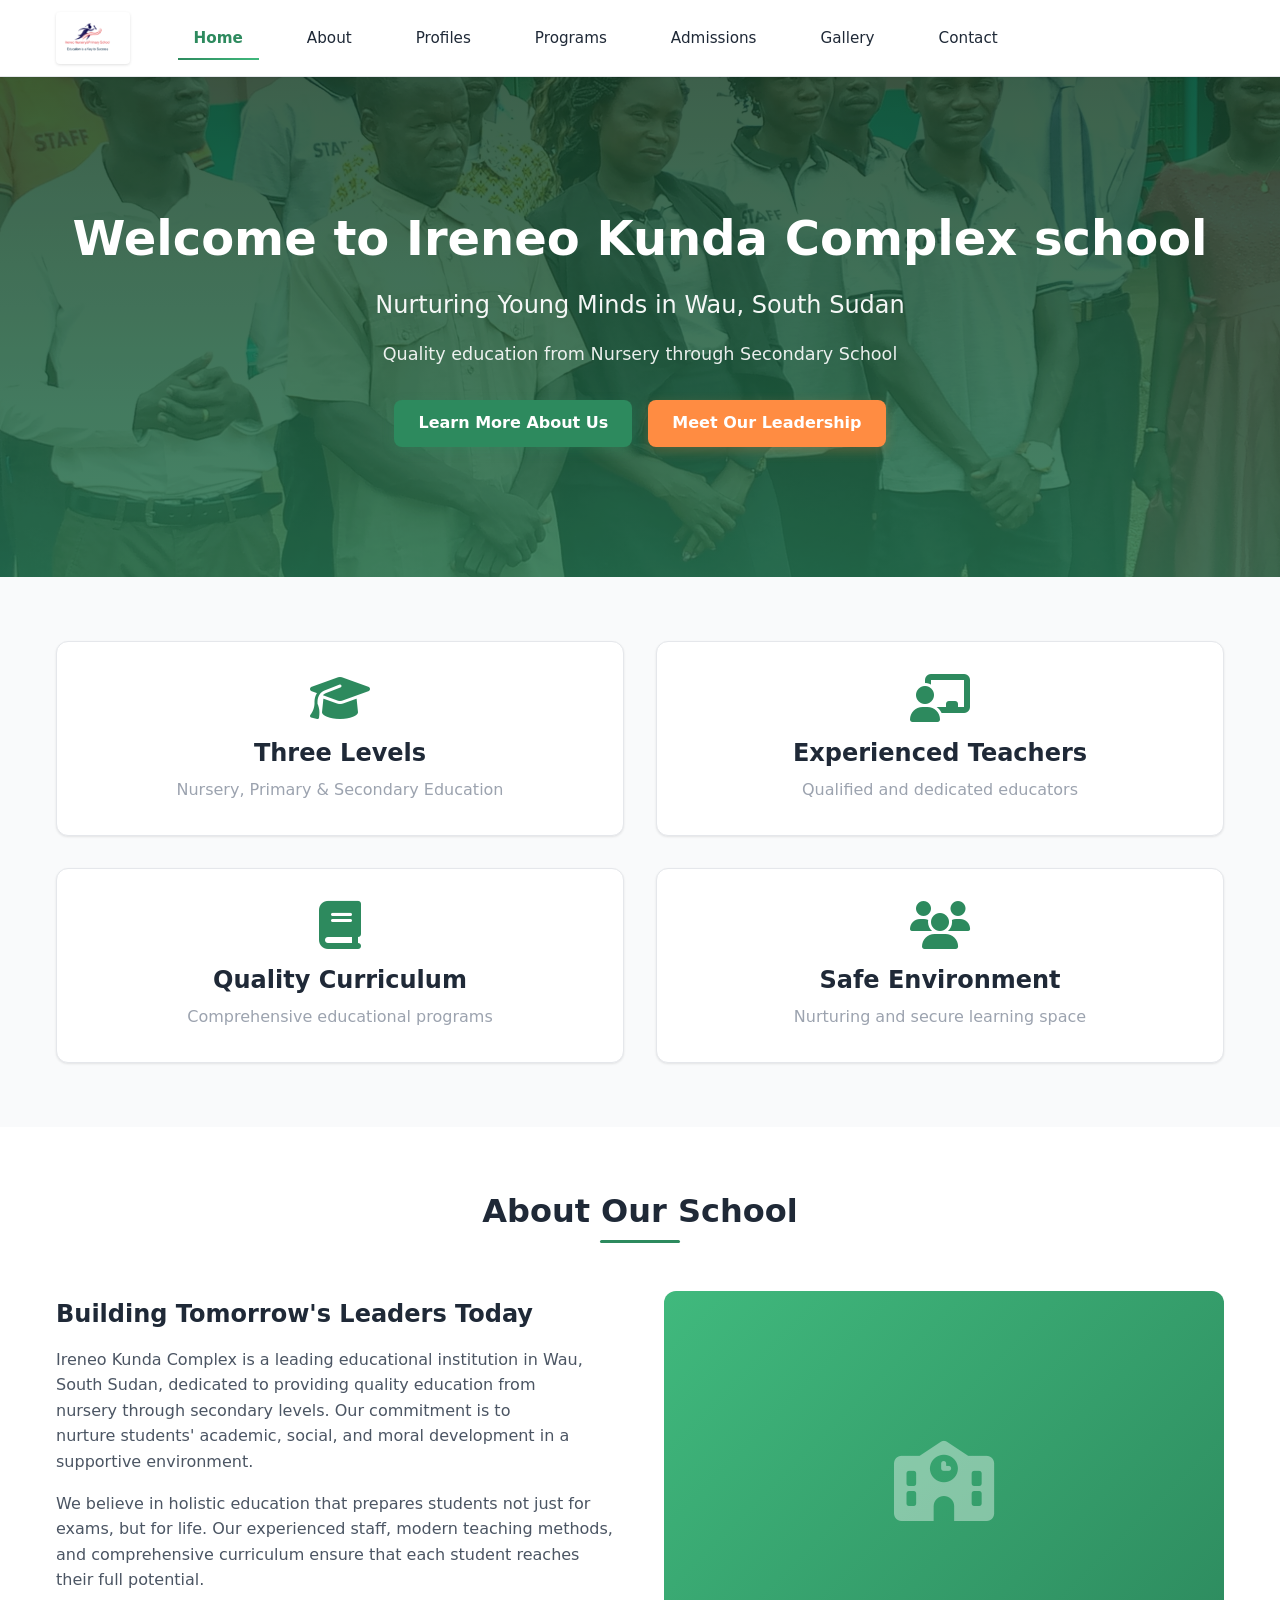
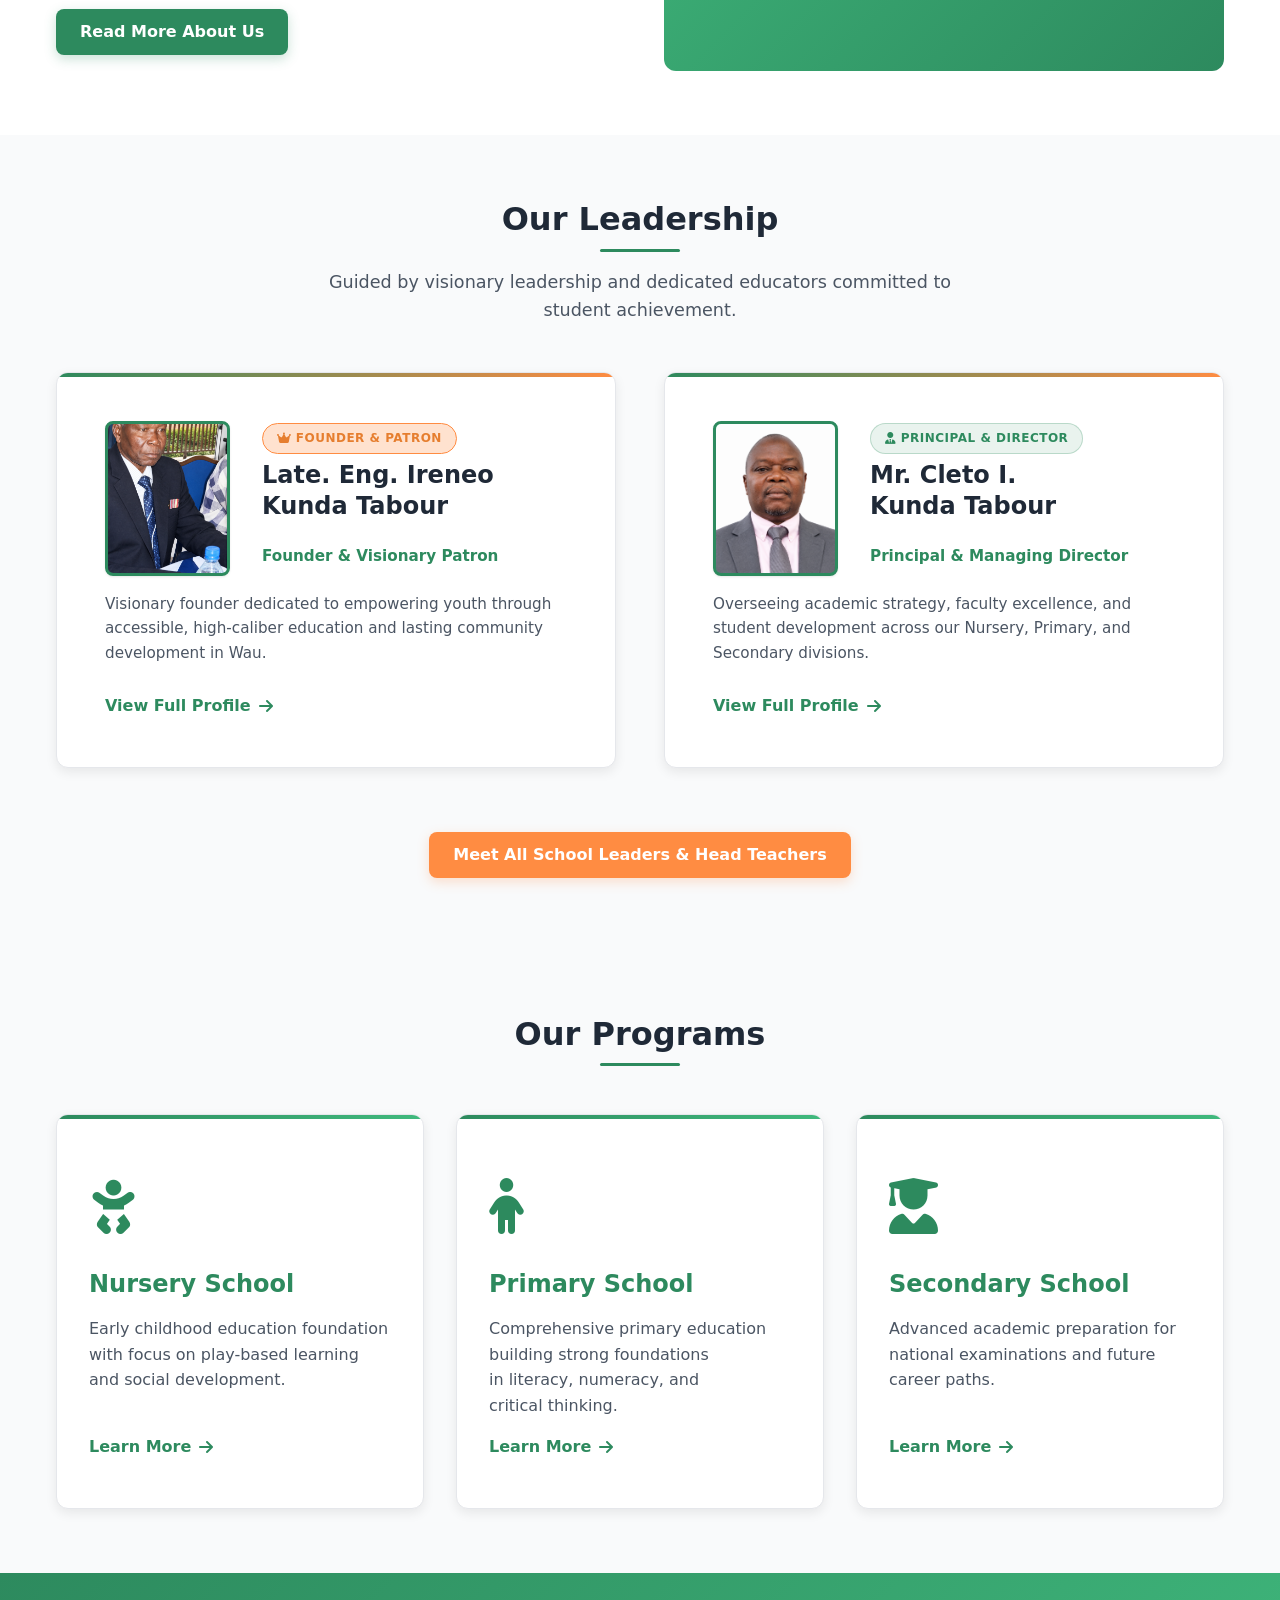
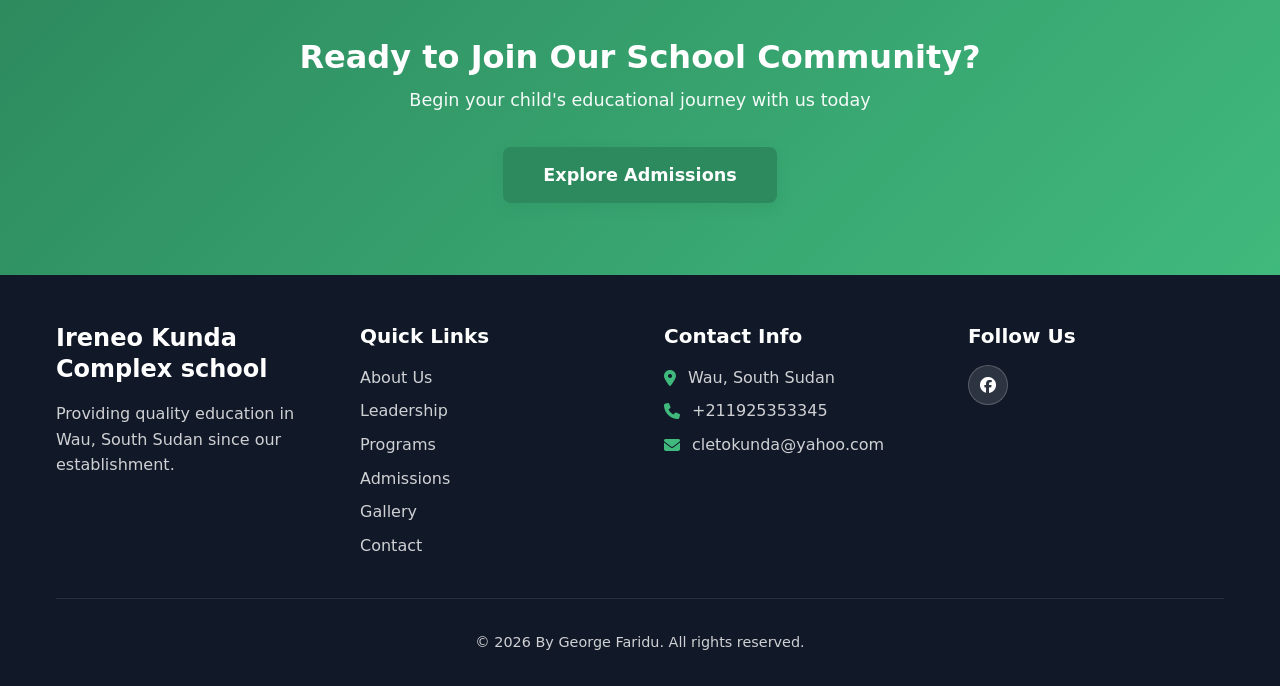
==== index.html @ 494f418d "Update school name to 'Ireneo Kunda Complex school' and contact phone to +211925353345 - Add 'school" ====
<!DOCTYPE html>
<html lang="en">
<head>
    <meta charset="UTF-8">
    <meta name="viewport" content="width=device-width, initial-scale=1.0">
    <meta name="theme-color" content="#2d8a5e">
    <meta name="description" content="Ireneo Kunda Complex school - Primary, Secondary and Nursery School in Wau, South Sudan">
    <title>Ireneo Kunda Complex school - Home</title>
    <link rel="stylesheet" href="css/style.css">
    <link rel="stylesheet" href="https://cdnjs.cloudflare.com/ajax/libs/font-awesome/6.4.0/css/all.min.css">
</head>
<body>
    <!-- Navigation -->
    <nav class="navbar">
        <div class="container">
            <div class="nav-wrapper">
                <a href="index.html" class="logo">
                    <img src="images/logo/logo.png" alt="Ireneo Kunda Complex school Logo" class="logo-img" width="50" height="50" fetchpriority="high">
                </a>
                <button class="mobile-toggle" aria-label="Toggle menu" aria-expanded="false" aria-controls="nav-menu">
                    <span></span>
                    <span></span>
                    <span></span>
                </button>
                <ul class="nav-menu" id="nav-menu">
                    <li><a href="index.html" class="active">Home</a></li>
                    <li><a href="about.html">About</a></li>
                    <li><a href="profile.html">Profiles</a></li>
                    <li><a href="programs.html">Programs</a></li>
                    <li><a href="admissions.html">Admissions</a></li>
                    <li><a href="gallery.html">Gallery</a></li>
                    <li><a href="contact.html">Contact</a></li>
                </ul>
            </div>
        </div>
    </nav>

    <!-- Hero Section -->
    <section class="hero">
        <div class="hero-overlay"></div>
        <div class="container hero-content">
            <h1 class="hero-title">Welcome to Ireneo Kunda Complex school</h1>
            <p class="hero-subtitle">Nurturing Young Minds in Wau, South Sudan</p>
            <p class="hero-description">Quality education from Nursery through Secondary School</p>
            <div class="hero-buttons">
                <a href="about.html" class="btn btn-primary">Learn More About Us</a>
                <a href="profile.html" class="btn btn-secondary">Meet Our Leadership</a>
            </div>
        </div>
    </section>

    <!-- Quick Info Section -->
    <section class="quick-info">
        <div class="container">
            <div class="info-grid">
                <div class="info-card">
                    <i class="fas fa-graduation-cap" aria-hidden="true"></i>
                    <h3>Three Levels</h3>
                    <p>Nursery, Primary & Secondary Education</p>
                </div>
                <div class="info-card">
                    <i class="fas fa-chalkboard-teacher" aria-hidden="true"></i>
                    <h3>Experienced Teachers</h3>
                    <p>Qualified and dedicated educators</p>
                </div>
                <div class="info-card">
                    <i class="fas fa-book" aria-hidden="true"></i>
                    <h3>Quality Curriculum</h3>
                    <p>Comprehensive educational programs</p>
                </div>
                <div class="info-card">
                    <i class="fas fa-users" aria-hidden="true"></i>
                    <h3>Safe Environment</h3>
                    <p>Nurturing and secure learning space</p>
                </div>
            </div>
        </div>
    </section>

    <!-- About Preview -->
    <section class="about-preview">
        <div class="container">
            <div class="section-header">
                <h2>About Our School</h2>
                <div class="underline"></div>
            </div>
            <div class="about-grid">
                <div class="about-content">
                    <h3>Building Tomorrow's Leaders Today</h3>
                    <p>Ireneo Kunda Complex is a leading educational institution in Wau, South Sudan, dedicated to providing quality education from nursery through secondary levels. Our commitment is to nurture students' academic, social, and moral development in a supportive environment.</p>
                    <p>We believe in holistic education that prepares students not just for exams, but for life. Our experienced staff, modern teaching methods, and comprehensive curriculum ensure that each student reaches their full potential.</p>
                    <a href="about.html" class="btn btn-primary">Read More About Us</a>
                </div>
                <div class="about-image">
                    <div class="image-placeholder">
                        <i class="fas fa-school" aria-hidden="true"></i>
                    </div>
                </div>
            </div>
        </div>
    </section>

    <!-- Leadership Preview Section -->
    <section class="profiles-section" style="background-color: var(--bg-light);">
        <div class="container">
            <div class="section-header">
                <h2>Our Leadership</h2>
                <div class="underline"></div>
                <p>Guided by visionary leadership and dedicated educators committed to student achievement.</p>
            </div>
            <div class="executive-grid">
                <article class="executive-card">
                    <div class="executive-card-header">
                        <div class="profile-avatar-wrapper">
                            <img src="images/profiles/eng-ireneo-kunda.png" alt="Late. Eng. Ireneo Kunda Tabour - Founder & Patron" class="profile-avatar-img" width="125" height="155" loading="lazy">
                        </div>
                        <div class="executive-header-info">
                            <span class="profile-badge badge-founder"><i class="fas fa-crown" aria-hidden="true"></i> Founder & Patron</span>
                            <h3>Late. Eng. Ireneo Kunda Tabour</h3>
                            <p class="profile-title">Founder & Visionary Patron</p>
                        </div>
                    </div>
                    <p class="profile-bio">
                        Visionary founder dedicated to empowering youth through accessible, high-caliber education and lasting community development in Wau.
                    </p>
                    <a href="profile.html" class="btn-link">View Full Profile <i class="fas fa-arrow-right" aria-hidden="true"></i></a>
                </article>

                <article class="executive-card">
                    <div class="executive-card-header">
                        <div class="profile-avatar-wrapper">
                            <img src="images/profiles/dr-cleto-kunda.png" alt="Mr. Cleto I. Kunda Tabour - Principal & Managing Director" class="profile-avatar-img" width="125" height="155" loading="lazy">
                        </div>
                        <div class="executive-header-info">
                            <span class="profile-badge"><i class="fas fa-user-tie" aria-hidden="true"></i> Principal & Director</span>
                            <h3>Mr. Cleto I. Kunda Tabour</h3>
                            <p class="profile-title">Principal & Managing Director</p>
                        </div>
                    </div>
                    <p class="profile-bio">
                        Overseeing academic strategy, faculty excellence, and student development across our Nursery, Primary, and Secondary divisions.
                    </p>
                    <a href="profile.html" class="btn-link">View Full Profile <i class="fas fa-arrow-right" aria-hidden="true"></i></a>
                </article>
            </div>
            <div class="text-center" style="margin-top: var(--spacing-sm);">
                <a href="profile.html" class="btn btn-secondary">Meet All School Leaders & Head Teachers</a>
            </div>
        </div>
    </section>

    <!-- Programs Overview -->
    <section class="programs-overview">
        <div class="container">
            <div class="section-header">
                <h2>Our Programs</h2>
                <div class="underline"></div>
            </div>
            <div class="programs-grid">
                <div class="program-card">
                    <div class="program-icon">
                        <i class="fas fa-baby" aria-hidden="true"></i>
                    </div>
                    <h3>Nursery School</h3>
                    <p>Early childhood education foundation with focus on play-based learning and social development.</p>
                    <a href="programs.html#nursery" class="btn-link">Learn More <i class="fas fa-arrow-right" aria-hidden="true"></i></a>
                </div>
                <div class="program-card">
                    <div class="program-icon">
                        <i class="fas fa-child" aria-hidden="true"></i>
                    </div>
                    <h3>Primary School</h3>
                    <p>Comprehensive primary education building strong foundations in literacy, numeracy, and critical thinking.</p>
                    <a href="programs.html#primary" class="btn-link">Learn More <i class="fas fa-arrow-right" aria-hidden="true"></i></a>
                </div>
                <div class="program-card">
                    <div class="program-icon">
                        <i class="fas fa-user-graduate" aria-hidden="true"></i>
                    </div>
                    <h3>Secondary School</h3>
                    <p>Advanced academic preparation for national examinations and future career paths.</p>
                    <a href="programs.html#secondary" class="btn-link">Learn More <i class="fas fa-arrow-right" aria-hidden="true"></i></a>
                </div>
            </div>
        </div>
    </section>

    <!-- CTA Section -->
    <section class="cta-section">
        <div class="container">
            <h2>Ready to Join Our School Community?</h2>
            <p>Begin your child's educational journey with us today</p>
            <a href="admissions.html" class="btn btn-primary btn-large">Explore Admissions</a>
        </div>
    </section>

    <!-- Footer -->
    <footer class="footer">
        <div class="container">
            <div class="footer-grid">
                <div class="footer-col">
                    <h3>Ireneo Kunda Complex school</h3>
                    <p>Providing quality education in Wau, South Sudan since our establishment.</p>
                </div>
                <div class="footer-col">
                    <h4>Quick Links</h4>
                    <ul>
                        <li><a href="about.html">About Us</a></li>
                        <li><a href="profile.html">Leadership</a></li>
                        <li><a href="programs.html">Programs</a></li>
                        <li><a href="admissions.html">Admissions</a></li>
                        <li><a href="gallery.html">Gallery</a></li>
                        <li><a href="contact.html">Contact</a></li>
                    </ul>
                </div>
                <div class="footer-col">
                    <h4>Contact Info</h4>
                    <ul class="contact-info">
                        <li><i class="fas fa-map-marker-alt" aria-hidden="true"></i> Wau, South Sudan</li>
                        <li><i class="fas fa-phone" aria-hidden="true"></i> <a href="tel:+211925353345">+211925353345</a></li>
                        <li><i class="fas fa-envelope" aria-hidden="true"></i> <a href="mailto:cletokunda@yahoo.com">cletokunda@yahoo.com</a></li>
                    </ul>
                </div>
                <div class="footer-col">
                    <h4>Follow Us</h4>
                    <div class="social-links">
                        <a href="https://facebook.com" target="_blank" rel="noopener noreferrer" aria-label="Facebook"><i class="fab fa-facebook" aria-hidden="true"></i></a>
                    </div>
                </div>
            </div>
            <div class="footer-bottom">
                <p>&copy; 2026 By George Faridu. All rights reserved.</p>
            </div>
        </div>
    </footer>

    <script src="js/main.js"></script>
</body>
</html>
---- css/style.css ----
/**
 * Ireneo Kunda Complex Website - Consolidated Stylesheet
 * Single unified styling system with design tokens, dark theme, responsive layouts,
 * components, forms, gallery, announcements, and animations.
 */

/* ==========================================
   1. DESIGN TOKENS & THEMING
   ========================================== */
:root {
    color-scheme: light dark;
    /* Brand Colors - Primary Green */
    --primary-color: #2d8a5e;
    --primary-dark: #1e6241;
    --primary-light: #40b97d;
    --primary-lighter: #6fcf97;
    --primary-shadow: rgba(45, 138, 94, 0.25);
    --primary-shadow-lg: rgba(45, 138, 94, 0.35);
    --primary-tint: rgba(45, 138, 94, 0.1);

    /* Brand Colors - Secondary Warm Amber/Orange */
    --secondary-color: #ff8c42;
    --secondary-dark: #e67e2f;
    --secondary-light: #ffb87a;
    --secondary-shadow: rgba(255, 140, 66, 0.25);
    --secondary-shadow-lg: rgba(255, 140, 66, 0.35);

    /* Accent & Semantic Colors */
    --accent-color: #4f46e5;
    --success-color: #10b981;
    --success-bg: #d1fae5;
    --warning-color: #f59e0b;
    --warning-bg: #fef3c7;
    --error-color: #ef4444;
    --error-bg: #fee2e2;

    /* Neutrals & Surfaces */
    --text-dark: #1f2937;
    --text-light: #4b5563;
    --text-muted: #9ca3af;
    --bg-light: #f9fafb;
    --bg-white: #ffffff;
    --border-color: #e5e7eb;
    --fees-note-bg: #fff3cd;
    --fees-note-text: #856404;

    /* Spacing Scale */
    --spacing-xs: 0.5rem;
    --spacing-sm: 1rem;
    --spacing-md: 2rem;
    --spacing-lg: 3rem;
    --spacing-xl: 4rem;

    /* Border Radius Tiers */
    --radius-sm: 4px;
    --radius-md: 8px;
    --radius-lg: 12px;
    --radius-full: 9999px;

    /* Elevation Shadows */
    --shadow-sm: 0 1px 3px rgba(0, 0, 0, 0.06), 0 1px 2px rgba(0, 0, 0, 0.04);
    --shadow-md: 0 4px 12px rgba(0, 0, 0, 0.08);
    --shadow-lg: 0 12px 24px rgba(0, 0, 0, 0.12);
    --shadow-xl: 0 20px 40px rgba(0, 0, 0, 0.15);

    /* Transitions */
    --transition-fast: 0.15s ease;
    --transition-normal: 0.3s cubic-bezier(0.4, 0, 0.2, 1);
}

@media (prefers-color-scheme: dark) {
    :root {
        --primary-color: #40b97d;
        --primary-dark: #2d8a5e;
        --primary-light: #6fcf97;
        --primary-lighter: #8fd9ad;
        --primary-shadow: rgba(64, 185, 125, 0.3);
        --primary-shadow-lg: rgba(64, 185, 125, 0.4);
        --primary-tint: rgba(64, 185, 125, 0.15);

        --secondary-color: #ffb87a;
        --secondary-dark: #ff8c42;
        --secondary-light: #ffc99a;
        --secondary-shadow: rgba(255, 184, 122, 0.3);
        --secondary-shadow-lg: rgba(255, 184, 122, 0.4);

        --accent-color: #818cf8;
        --success-color: #34d399;
        --success-bg: rgba(16, 185, 129, 0.18);
        --warning-color: #fbbf24;
        --warning-bg: rgba(245, 158, 11, 0.18);
        --error-color: #f87171;
        --error-bg: rgba(239, 68, 68, 0.18);

        --text-dark: #f9fafb;
        --text-light: #d1d5db;
        --text-muted: #9ca3af;
        --bg-light: #1f2937;
        --bg-white: #111827;
        --border-color: #374151;
        --fees-note-bg: rgba(245, 158, 11, 0.15);
        --fees-note-text: #fef3c7;

        --shadow-sm: 0 1px 3px rgba(0, 0, 0, 0.4);
        --shadow-md: 0 4px 12px rgba(0, 0, 0, 0.5);
        --shadow-lg: 0 12px 24px rgba(0, 0, 0, 0.6);
        --shadow-xl: 0 20px 40px rgba(0, 0, 0, 0.7);
    }
}

/* ==========================================
   2. RESET & BASE ELEMENTS
   ========================================== */
* {
    margin: 0;
    padding: 0;
    box-sizing: border-box;
}

html {
    scroll-behavior: smooth;
    color-scheme: light dark;
}

[id], section, .program-detail, article {
    scroll-margin-top: 5rem;
}

body {
    font-family: 'Segoe UI', system-ui, -apple-system, BlinkMacSystemFont, 'Helvetica Neue', Roboto, sans-serif;
    color: var(--text-dark);
    background-color: var(--bg-white);
    line-height: 1.6;
    font-size: 16px;
    -webkit-font-smoothing: antialiased;
}

:focus-visible {
    outline: 2px solid var(--primary-color);
    outline-offset: 2px;
}

img {
    max-width: 100%;
    height: auto;
    display: block;
}

a {
    text-decoration: none;
    color: inherit;
    transition: var(--transition-fast);
}

ul {
    list-style: none;
}

.container {
    width: 100%;
    max-width: 1200px;
    margin: 0 auto;
    padding: 0 var(--spacing-sm);
}

section {
    padding: var(--spacing-xl) 0;
}

.text-center {
    text-align: center;
}

/* ==========================================
   3. TYPOGRAPHY
   ========================================== */
h1, h2, h3, h4, h5, h6 {
    line-height: 1.3;
    margin-bottom: var(--spacing-sm);
    color: var(--text-dark);
    font-weight: 700;
    text-wrap: balance;
}

h1 { font-size: 2.5rem; }
h2 { font-size: 2rem; }
h3 { font-size: 1.5rem; }
h4 { font-size: 1.25rem; }
h5 { font-size: 1.1rem; }

p {
    margin-bottom: var(--spacing-sm);
    color: var(--text-light);
    text-wrap: pretty;
}

.section-header {
    text-align: center;
    margin-bottom: var(--spacing-lg);
}

.section-header h2 {
    margin-bottom: var(--spacing-xs);
}

.section-header p {
    font-size: 1.1rem;
    max-width: 700px;
    margin: 0 auto;
}

.underline {
    width: 80px;
    height: 3px;
    background-color: var(--primary-color);
    margin: 0 auto var(--spacing-sm);
    border-radius: var(--radius-full);
}

/* ==========================================
   4. BUTTONS & ACTIONS
   ========================================== */
.btn {
    display: inline-block;
    padding: 0.75rem 1.5rem;
    border: none;
    border-radius: var(--radius-md);
    font-size: 1rem;
    font-weight: 600;
    text-align: center;
    cursor: pointer;
    touch-action: manipulation;
    transition: var(--transition-normal);
    position: relative;
    overflow: hidden;
    line-height: 1.4;
}

.btn::before {
    content: '';
    position: absolute;
    top: 50%;
    left: 50%;
    width: 0;
    height: 0;
    background: rgba(255, 255, 255, 0.3);
    border-radius: 50%;
    transform: translate(-50%, -50%);
    transition: width 0.6s, height 0.6s;
}

.btn:hover::before {
    width: 300px;
    height: 300px;
}

.btn-primary {
    background-color: var(--primary-color);
    color: #ffffff;
    box-shadow: 0 4px 12px var(--primary-shadow);
}

.btn-primary:hover {
    background-color: var(--primary-light);
    transform: translateY(-2px);
    box-shadow: 0 8px 20px var(--primary-shadow-lg);
}

.btn-primary:active {
    transform: translateY(0);
}

.btn-secondary {
    background-color: var(--secondary-color);
    color: #ffffff;
    box-shadow: 0 4px 12px var(--secondary-shadow);
}

.btn-secondary:hover {
    background-color: var(--secondary-light);
    transform: translateY(-2px);
    box-shadow: 0 8px 20px var(--secondary-shadow-lg);
}

.btn-secondary:active {
    transform: translateY(0);
}

.btn-large {
    padding: 1rem 2.5rem;
    font-size: 1.1rem;
}

.btn-link {
    color: var(--primary-color);
    font-weight: 600;
    display: inline-flex;
    align-items: center;
    gap: 0.5rem;
    transition: var(--transition-fast);
}

.btn-link:hover {
    color: var(--primary-light);
    transform: translateX(4px);
}

/* Icons */
.icon { display: inline-block; transition: var(--transition-normal); }
.icon-primary { color: var(--primary-color); }
.icon-secondary { color: var(--secondary-color); }
.icon-success { color: var(--success-color); }
.icon-error { color: var(--error-color); }
.icon-warning { color: var(--warning-color); }

/* ==========================================
   5. NAVIGATION & HEADER
   ========================================== */
.navbar {
    background-color: var(--bg-white);
    box-shadow: var(--shadow-sm);
    position: sticky;
    top: 0;
    z-index: 1000;
    transition: var(--transition-normal);
    border-bottom: 1px solid var(--border-color);
}

.navbar.scrolled {
    box-shadow: var(--shadow-md);
}

.nav-wrapper {
    display: flex;
    justify-content: space-between;
    align-items: center;
    padding: 0.75rem 0;
    gap: var(--spacing-lg);
}

.logo {
    display: inline-flex;
    align-items: center;
    text-decoration: none;
}

.logo-img {
    height: 52px;
    width: auto;
    max-width: 180px;
    object-fit: contain;
    background: #ffffff;
    padding: 3px 6px;
    border-radius: var(--radius-sm);
    box-shadow: 0 1px 3px rgba(0, 0, 0, 0.12);
    transition: var(--transition-normal);
}

.logo-img:hover {
    transform: scale(1.03);
    box-shadow: 0 4px 10px rgba(0, 0, 0, 0.18);
}

.nav-menu {
    display: flex;
    gap: var(--spacing-md);
    align-items: center;
    flex: 1;
}

.nav-menu li {
    position: relative;
}

.nav-menu a {
    color: var(--text-dark);
    font-weight: 500;
    padding: 0.6rem 1rem;
    border-radius: var(--radius-sm);
    transition: var(--transition-fast);
    position: relative;
    display: block;
    font-size: 0.95rem;
}

.nav-menu a::after {
    content: '';
    position: absolute;
    bottom: 0;
    left: 0;
    width: 0;
    height: 2px;
    background: linear-gradient(135deg, var(--primary-color), var(--primary-light));
    transition: width 0.3s ease;
}

.nav-menu a:hover::after,
.nav-menu a.active::after {
    width: 100%;
}

.nav-menu a:hover,
.nav-menu a.active {
    color: var(--primary-color);
    font-weight: 600;
}

.nav-cta {
    margin-left: auto;
}

.nav-cta .btn {
    padding: 0.65rem 1.6rem;
    font-size: 0.95rem;
    border-radius: var(--radius-md);
}

.mobile-toggle {
    display: none;
    flex-direction: column;
    gap: 5px;
    background: none;
    border: none;
    cursor: pointer;
    padding: 0.5rem;
    transition: var(--transition-normal);
}

.mobile-toggle span {
    width: 24px;
    height: 2.5px;
    background-color: var(--text-dark);
    transition: var(--transition-fast);
    border-radius: 2px;
}

.mobile-toggle.active span:nth-child(1) {
    transform: rotate(45deg) translateY(8px);
    background-color: var(--primary-color);
}

.mobile-toggle.active span:nth-child(2) {
    opacity: 0;
}

.mobile-toggle.active span:nth-child(3) {
    transform: rotate(-45deg) translateY(-8px);
    background-color: var(--primary-color);
}

/* ==========================================
   6. HERO & PAGE HEADERS
   ========================================== */
.hero {
    position: relative;
    background: linear-gradient(rgba(26, 77, 46, 0.8), rgba(45, 138, 94, 0.82)), url('../images/gallery/hero-students.jpeg') center/cover no-repeat;
    color: #ffffff;
    padding: var(--spacing-xl) 0;
    min-height: 500px;
    display: flex;
    align-items: center;
    overflow: hidden;
}

.hero-overlay {
    position: absolute;
    top: 0;
    left: 0;
    right: 0;
    bottom: 0;
    background: rgba(0, 0, 0, 0.15);
}

.hero-content {
    position: relative;
    z-index: 1;
    text-align: center;
    animation: fadeInUp 0.8s ease;
}

.hero-title {
    font-size: 3rem;
    margin-bottom: var(--spacing-sm);
    color: #ffffff;
    font-weight: 700;
}

.hero-subtitle {
    font-size: 1.5rem;
    margin-bottom: var(--spacing-sm);
    font-weight: 300;
    opacity: 0.95;
    color: #ffffff;
}

.hero-description {
    font-size: 1.1rem;
    margin-bottom: var(--spacing-md);
    color: rgba(255, 255, 255, 0.9);
}

.hero-buttons {
    display: flex;
    gap: var(--spacing-sm);
    justify-content: center;
    flex-wrap: wrap;
}

.page-header {
    background: linear-gradient(135deg, var(--primary-color) 0%, var(--primary-light) 100%);
    color: #ffffff;
    padding: var(--spacing-lg) 0;
    text-align: center;
}

.page-header h1 {
    color: #ffffff;
    margin-bottom: var(--spacing-xs);
}

.page-header p {
    color: rgba(255, 255, 255, 0.95);
    font-size: 1.1rem;
    margin-bottom: 0;
}

/* ==========================================
   7. CARDS & GRID COMPONENTS
   ========================================== */
.quick-info, .programs-overview, .programs-section, .mission-vision, .admission-process, .fees-section, .dates-section, .visit-section, .gallery-filter {
    background-color: var(--bg-light);
}

.about-content, .requirements-section, .application-section, .gallery-section, .contact-section, .map-section {
    background-color: var(--bg-white);
}

.info-grid {
    display: grid;
    grid-template-columns: repeat(2, 1fr);
    gap: var(--spacing-md);
}

.info-card {
    background-color: var(--bg-white);
    padding: var(--spacing-md);
    border-radius: var(--radius-lg);
    text-align: center;
    box-shadow: var(--shadow-sm);
    transition: var(--transition-normal);
    border: 1px solid var(--border-color);
}

.info-card:hover {
    transform: translateY(-6px);
    box-shadow: var(--shadow-lg);
    border-color: var(--primary-light);
}

.info-card i {
    font-size: 3rem;
    color: var(--primary-color);
    margin-bottom: var(--spacing-sm);
    display: inline-block;
    transition: var(--transition-normal);
}

.info-card:hover i {
    color: var(--primary-light);
    transform: scale(1.1) rotate(5deg);
}

.info-card h3 {
    margin-bottom: var(--spacing-xs);
}

.info-card p {
    color: var(--text-muted);
    margin-bottom: 0;
}

/* Programs Cards */
.programs-grid {
    display: grid;
    grid-template-columns: repeat(3, 1fr);
    gap: var(--spacing-md);
}

.program-card {
    background-color: var(--bg-white);
    padding: var(--spacing-lg) var(--spacing-md);
    border-radius: var(--radius-lg);
    box-shadow: var(--shadow-md);
    transition: var(--transition-normal);
    border: 1px solid var(--border-color);
    overflow: hidden;
    position: relative;
    display: flex;
    flex-direction: column;
}

.program-card p {
    flex-grow: 1;
    margin-bottom: var(--spacing-sm);
}

.program-card .btn-link {
    align-self: flex-start;
    margin-top: auto;
}

.program-card::before {
    content: '';
    position: absolute;
    top: 0;
    left: 0;
    right: 0;
    height: 4px;
    background: linear-gradient(135deg, var(--primary-color), var(--primary-light));
}

.program-card:hover {
    transform: translateY(-6px);
    box-shadow: var(--shadow-lg);
}

.program-icon {
    font-size: 3.5rem;
    color: var(--primary-color);
    margin-bottom: var(--spacing-sm);
    display: inline-block;
    transition: var(--transition-normal);
}

.program-card:hover .program-icon {
    transform: scale(1.12);
}

.program-card h3 {
    color: var(--primary-color);
    margin-bottom: var(--spacing-sm);
}

.program-detail {
    background-color: var(--bg-white);
    padding: var(--spacing-lg);
    border-radius: var(--radius-md);
    box-shadow: var(--shadow-sm);
    margin-bottom: var(--spacing-lg);
    border: 1px solid var(--border-color);
}

.program-header {
    display: flex;
    gap: var(--spacing-md);
    align-items: center;
    margin-bottom: var(--spacing-md);
    padding-bottom: var(--spacing-md);
    border-bottom: 2px solid var(--border-color);
}

.program-icon-large {
    font-size: 4rem;
    color: var(--primary-color);
}

.program-ages {
    color: var(--text-muted);
    font-size: 1rem;
    margin-bottom: 0;
}

.program-list {
    margin: var(--spacing-sm) 0;
}

.program-list li {
    padding: 0.5rem 0;
    color: var(--text-light);
    display: flex;
    align-items: flex-start;
    gap: 0.75rem;
}

.program-list i {
    color: var(--primary-color);
    margin-top: 0.25rem;
}

.activities-grid, .subjects-grid, .streams-grid, .activities-detail-grid {
    display: grid;
    grid-template-columns: repeat(auto-fit, minmax(180px, 1fr));
    gap: var(--spacing-sm);
    margin-top: var(--spacing-sm);
}

.activity-card, .subject-card, .stream-card, .activity-detail-card {
    background-color: var(--bg-white);
    padding: var(--spacing-md);
    border-radius: var(--radius-lg);
    text-align: center;
    transition: var(--transition-normal);
    border: 1px solid var(--border-color);
    box-shadow: var(--shadow-sm);
}

.activity-card:hover, .subject-card:hover, .stream-card:hover, .activity-detail-card:hover {
    transform: translateY(-4px);
    box-shadow: var(--shadow-md);
    border-color: var(--primary-light);
}

.activity-card i, .subject-card i, .stream-card i, .activity-detail-card i {
    font-size: 2.5rem;
    color: var(--primary-color);
    margin-bottom: var(--spacing-xs);
    display: inline-block;
    transition: var(--transition-normal);
}

.activity-card:hover i, .subject-card:hover i, .stream-card:hover i, .activity-detail-card:hover i {
    transform: scale(1.15);
}

.subject-card h5, .stream-card h5, .activity-detail-card h5 {
    margin-bottom: var(--spacing-xs);
    color: var(--primary-color);
    font-weight: 600;
}

.subject-card p, .stream-card p, .activity-detail-card p {
    font-size: 0.9rem;
    margin-bottom: 0;
    color: var(--text-muted);
}

/* Mission & Vision */
.mv-grid {
    display: grid;
    grid-template-columns: repeat(auto-fit, minmax(350px, 1fr));
    gap: var(--spacing-lg);
}

.mv-card {
    background-color: var(--bg-white);
    padding: var(--spacing-lg);
    border-radius: var(--radius-lg);
    box-shadow: var(--shadow-sm);
    text-align: center;
    transition: var(--transition-normal);
    border: 1px solid var(--border-color);
    position: relative;
    overflow: hidden;
}

.mv-card:hover {
    transform: translateY(-6px);
    box-shadow: var(--shadow-lg);
}

.mv-icon {
    font-size: 3.5rem;
    color: var(--primary-color);
    margin-bottom: var(--spacing-sm);
    display: inline-block;
    transition: var(--transition-normal);
}

.mv-card:hover .mv-icon {
    transform: scale(1.12) rotate(-5deg);
}

/* Values Grid */
.values-grid {
    display: grid;
    grid-template-columns: repeat(auto-fit, minmax(250px, 1fr));
    gap: var(--spacing-md);
    margin-top: var(--spacing-md);
}

.value-card {
    background-color: var(--bg-light);
    padding: var(--spacing-md);
    border-radius: var(--radius-lg);
    text-align: center;
    transition: var(--transition-normal);
    border: 1px solid var(--border-color);
}

.value-card:hover {
    background-color: var(--bg-white);
    transform: translateY(-5px);
    box-shadow: var(--shadow-md);
    border-color: var(--primary-light);
}

.value-card i {
    font-size: 2.5rem;
    color: var(--primary-color);
    margin-bottom: var(--spacing-sm);
    display: inline-block;
    transition: var(--transition-normal);
}

.value-card:hover i {
    transform: scale(1.15) rotate(10deg);
    color: var(--primary-light);
}

/* Principles Grid (2 Rows / 2 Columns) */
.principles-grid {
    display: grid;
    grid-template-columns: repeat(2, 1fr);
    gap: var(--spacing-md);
    margin-top: var(--spacing-md);
}

.principle-card {
    background-color: var(--bg-white);
    padding: var(--spacing-lg);
    border-radius: var(--radius-lg);
    border: 1px solid var(--border-color);
    box-shadow: var(--shadow-sm);
    display: flex;
    align-items: flex-start;
    gap: var(--spacing-md);
    transition: var(--transition-normal);
}

.principle-card:hover {
    transform: translateY(-4px);
    box-shadow: var(--shadow-md);
    border-color: var(--primary-light);
}

.principle-icon {
    width: 54px;
    height: 54px;
    border-radius: var(--radius-md);
    background-color: var(--primary-tint);
    display: flex;
    align-items: center;
    justify-content: center;
    flex-shrink: 0;
    color: var(--primary-color);
    font-size: 1.5rem;
    transition: var(--transition-normal);
}

.principle-card:hover .principle-icon {
    background-color: var(--primary-color);
    color: #ffffff;
    transform: scale(1.08);
}

.principle-content h3 {
    margin-bottom: 0.35rem;
    color: var(--text-dark);
    font-size: 1.15rem;
    font-weight: 700;
}

.principle-content p {
    color: var(--text-light);
    font-size: 0.95rem;
    line-height: 1.55;
    margin: 0;
}

.features-list {
    margin-top: var(--spacing-md);
}

.feature-item {
    display: flex;
    gap: var(--spacing-sm);
    align-items: flex-start;
    margin-bottom: var(--spacing-md);
}

.feature-item i {
    font-size: 1.5rem;
    color: var(--primary-color);
    margin-top: 0.25rem;
}

.facilities-list {
    margin-top: var(--spacing-sm);
}

.facilities-list li {
    padding: 0.5rem 0;
    color: var(--text-light);
    display: flex;
    align-items: center;
    gap: 0.75rem;
}

.facilities-list i {
    color: var(--primary-color);
}

.about-grid {
    display: grid;
    grid-template-columns: 1fr 1fr;
    gap: var(--spacing-lg);
    align-items: center;
}

.image-placeholder {
    background: linear-gradient(135deg, var(--primary-light) 0%, var(--primary-color) 100%);
    height: 380px;
    border-radius: var(--radius-lg);
    display: flex;
    align-items: center;
    justify-content: center;
}

.image-placeholder i {
    font-size: 5rem;
    color: rgba(255, 255, 255, 0.4);
}

/* ==========================================
   8. LEADERSHIP PROFILES
   ========================================== */
.executive-grid {
    display: grid;
    grid-template-columns: repeat(auto-fit, minmax(420px, 1fr));
    gap: var(--spacing-lg);
    margin-bottom: var(--spacing-xl);
}

.executive-card {
    background-color: var(--bg-white);
    border-radius: var(--radius-lg);
    box-shadow: var(--shadow-md);
    border: 1px solid var(--border-color);
    padding: var(--spacing-lg);
    display: flex;
    flex-direction: column;
    gap: var(--spacing-sm);
    transition: var(--transition-normal);
    position: relative;
    overflow: hidden;
}

.executive-card::before {
    content: '';
    position: absolute;
    top: 0;
    left: 0;
    right: 0;
    height: 4px;
    background: linear-gradient(135deg, var(--primary-color), var(--secondary-color));
}

.executive-card:hover {
    transform: translateY(-6px);
    box-shadow: var(--shadow-xl);
    border-color: var(--primary-light);
}

.executive-card-header {
    display: flex;
    gap: var(--spacing-md);
    align-items: center;
}

.executive-header-info {
    display: flex;
    flex-direction: column;
    gap: 0.35rem;
    flex: 1;
}

.profile-avatar-wrapper {
    position: relative;
    width: 125px;
    height: 155px;
    flex-shrink: 0;
    border-radius: var(--radius-md);
    overflow: hidden;
    box-shadow: var(--shadow-sm);
    border: 3px solid var(--primary-color);
    background: linear-gradient(135deg, var(--primary-light), var(--primary-color));
}

.profile-avatar-img {
    width: 100%;
    height: 100%;
    object-fit: cover;
    display: block;
    transition: transform 0.4s ease;
}

.executive-card:hover .profile-avatar-img {
    transform: scale(1.05);
}

.profile-placeholder-icon {
    width: 100%;
    height: 100%;
    display: flex;
    flex-direction: column;
    align-items: center;
    justify-content: center;
    color: #ffffff;
    background: linear-gradient(135deg, var(--primary-color), var(--primary-dark));
    font-size: 3rem;
}

.profile-info {
    display: flex;
    flex-direction: column;
    gap: 0.5rem;
}

.profile-badge {
    display: inline-block;
    align-self: flex-start;
    padding: 0.3rem 0.85rem;
    border-radius: var(--radius-full);
    font-size: 0.75rem;
    font-weight: 700;
    text-transform: uppercase;
    letter-spacing: 0.5px;
    background-color: var(--primary-tint);
    color: var(--primary-color);
    border: 1px solid var(--primary-shadow);
}

.profile-badge.badge-founder {
    background-color: var(--secondary-shadow);
    color: var(--secondary-dark);
    border-color: var(--secondary-color);
}

.profile-info h3 {
    font-size: 1.45rem;
    color: var(--text-dark);
    margin-bottom: 0.1rem;
    font-weight: 700;
}

.profile-title {
    font-size: 0.95rem;
    color: var(--primary-color);
    font-weight: 600;
    margin-bottom: 0.35rem;
}

.profile-bio {
    color: var(--text-light);
    font-size: 0.95rem;
    line-height: 1.6;
    margin-bottom: 0.75rem;
}

.profile-quote {
    background-color: var(--bg-light);
    border-left: 3px solid var(--primary-color);
    padding: 0.75rem 1rem;
    border-radius: 0 var(--radius-sm) var(--radius-sm) 0;
    font-style: italic;
    color: var(--text-dark);
    font-size: 0.9rem;
    margin: 0.5rem 0;
}

.profile-contact-list {
    display: flex;
    flex-wrap: wrap;
    gap: 0.75rem;
    margin-top: 0.5rem;
    font-size: 0.85rem;
    color: var(--text-light);
}

.profile-contact-list a {
    display: inline-flex;
    align-items: center;
    gap: 0.35rem;
    color: var(--primary-color);
    font-weight: 500;
}

.profile-contact-list a:hover {
    color: var(--primary-dark);
    text-decoration: underline;
}

/* Head Teachers Section */
.headteachers-grid {
    display: grid;
    grid-template-columns: repeat(auto-fit, minmax(300px, 1fr));
    gap: var(--spacing-md);
    margin-top: var(--spacing-lg);
}

.headteacher-card {
    background-color: var(--bg-white);
    border-radius: var(--radius-lg);
    box-shadow: var(--shadow-sm);
    border: 1px solid var(--border-color);
    padding: var(--spacing-lg);
    transition: var(--transition-normal);
    display: flex;
    flex-direction: column;
    position: relative;
    overflow: hidden;
}

.headteacher-card::before {
    content: '';
    position: absolute;
    top: 0;
    left: 0;
    right: 0;
    height: 3px;
    background: linear-gradient(135deg, var(--primary-color), var(--primary-light));
}

.headteacher-card:hover {
    transform: translateY(-6px);
    box-shadow: var(--shadow-lg);
    border-color: var(--primary-light);
}

.headteacher-header {
    display: flex;
    gap: var(--spacing-md);
    align-items: center;
    margin-bottom: var(--spacing-sm);
}

.headteacher-avatar {
    width: 80px;
    height: 80px;
    border-radius: 50%;
    overflow: hidden;
    flex-shrink: 0;
    border: 3px solid var(--primary-color);
    box-shadow: var(--shadow-sm);
    background: linear-gradient(135deg, var(--primary-light), var(--primary-color));
}

.headteacher-avatar img {
    width: 100%;
    height: 100%;
    object-fit: cover;
}

.headteacher-header-info h3 {
    font-size: 1.2rem;
    color: var(--text-dark);
    margin-bottom: 0.2rem;
    font-weight: 700;
}

.headteacher-header-info .profile-title {
    font-size: 0.88rem;
    margin-bottom: 0.25rem;
}

.profile-responsibilities,
.headteacher-responsibilities {
    margin-top: var(--spacing-sm);
    border-top: 1px solid var(--border-color);
    padding-top: var(--spacing-sm);
}

.profile-responsibilities h4,
.headteacher-responsibilities h4 {
    font-size: 0.85rem;
    text-transform: uppercase;
    letter-spacing: 0.5px;
    color: var(--text-muted);
    margin-bottom: 0.4rem;
}

.profile-responsibilities ul,
.headteacher-responsibilities ul {
    list-style: none;
}

.profile-responsibilities ul li,
.headteacher-responsibilities ul li {
    padding: 0.3rem 0;
    font-size: 0.9rem;
    color: var(--text-light);
    display: flex;
    align-items: flex-start;
    gap: 0.5rem;
}

.profile-responsibilities ul li strong,
.headteacher-responsibilities ul li strong {
    color: var(--text-dark);
}

.profile-responsibilities ul li i,
.headteacher-responsibilities ul li i {
    color: var(--primary-color);
    margin-top: 0.25rem;
    font-size: 0.8rem;
}

/* ==========================================
   9. ADMISSIONS PROCESS, TABS & FEES
   ========================================== */
.process-steps {
    display: grid;
    grid-template-columns: repeat(auto-fit, minmax(200px, 1fr));
    gap: var(--spacing-md);
    margin-top: var(--spacing-lg);
}

.step {
    background-color: var(--bg-white);
    padding: var(--spacing-md);
    border-radius: var(--radius-lg);
    text-align: center;
    box-shadow: var(--shadow-md);
    transition: var(--transition-normal);
    border: 1px solid var(--border-color);
    position: relative;
    overflow: hidden;
}

.step::before {
    content: '';
    position: absolute;
    top: 0;
    left: 0;
    right: 0;
    height: 3px;
    background: linear-gradient(135deg, var(--primary-color), var(--secondary-color));
}

.step:hover {
    transform: translateY(-6px);
    box-shadow: var(--shadow-lg);
}

.step-number {
    width: 60px;
    height: 60px;
    background: linear-gradient(135deg, var(--primary-color), var(--primary-light));
    color: #ffffff;
    border-radius: 50%;
    display: flex;
    align-items: center;
    justify-content: center;
    font-size: 1.5rem;
    font-weight: bold;
    margin: 0 auto var(--spacing-sm);
    box-shadow: 0 4px 12px var(--primary-shadow);
    transition: var(--transition-normal);
}

.step:hover .step-number {
    transform: scale(1.08);
    box-shadow: 0 8px 20px var(--primary-shadow-lg);
}

/* Requirements Tabs */
.requirements-tabs {
    max-width: 800px;
    margin: 0 auto;
}

.tab-buttons {
    display: flex;
    gap: var(--spacing-sm);
    margin-bottom: var(--spacing-md);
    justify-content: center;
    flex-wrap: wrap;
}

.tab-btn {
    padding: 0.75rem 1.5rem;
    border: 2px solid var(--primary-color);
    background-color: var(--bg-white);
    color: var(--primary-color);
    border-radius: var(--radius-md);
    cursor: pointer;
    font-weight: 600;
    touch-action: manipulation;
    transition: var(--transition-normal);
    position: relative;
    overflow: hidden;
}

.tab-btn:hover, .tab-btn.active {
    background-color: var(--primary-color);
    color: #ffffff;
    transform: translateY(-2px);
    box-shadow: 0 4px 12px var(--primary-shadow);
}

.tab-content {
    display: none;
    background-color: var(--bg-light);
    padding: var(--spacing-md);
    border-radius: var(--radius-md);
    border: 1px solid var(--border-color);
    animation: fadeIn 0.3s ease;
}

.tab-content.active {
    display: block;
}

.requirements-list {
    margin-top: var(--spacing-sm);
}

.requirements-list li {
    padding: 0.5rem 0;
    display: flex;
    align-items: flex-start;
    gap: 0.75rem;
    color: var(--text-light);
}

.requirements-list i {
    color: var(--primary-color);
    margin-top: 0.25rem;
}

/* Fees & Payment */
.fees-note {
    background-color: var(--fees-note-bg);
    color: var(--fees-note-text);
    border-left: 4px solid var(--secondary-color);
    padding: var(--spacing-sm);
    margin-bottom: var(--spacing-md);
    border-radius: var(--radius-sm);
    display: flex;
    gap: var(--spacing-sm);
    align-items: flex-start;
}

.fees-note i {
    color: var(--secondary-color);
    font-size: 1.5rem;
}

.fees-grid {
    display: grid;
    grid-template-columns: repeat(auto-fit, minmax(280px, 1fr));
    gap: var(--spacing-md);
    margin: var(--spacing-md) 0;
}

.fee-card {
    background-color: var(--bg-white);
    padding: var(--spacing-md);
    border-radius: var(--radius-lg);
    box-shadow: var(--shadow-md);
    transition: var(--transition-normal);
    border: 1px solid var(--border-color);
}

.fee-card:hover {
    transform: translateY(-6px);
    box-shadow: var(--shadow-lg);
}

.fee-card h3 {
    color: var(--primary-color);
    margin-bottom: var(--spacing-xs);
}

.fee-note {
    color: var(--text-muted);
    font-style: italic;
    margin-bottom: var(--spacing-sm);
}

.fee-card ul li {
    padding: 0.25rem 0;
    color: var(--text-light);
    display: flex;
    align-items: center;
    gap: 0.75rem;
}

.fee-card ul li::before {
    content: '✓';
    color: var(--success-color);
    font-weight: bold;
}

.payment-info {
    background-color: var(--bg-white);
    padding: var(--spacing-md);
    border-radius: var(--radius-md);
    margin-top: var(--spacing-md);
    border: 1px solid var(--border-color);
}

.payment-list li {
    padding: 0.5rem 0;
    display: flex;
    align-items: center;
    gap: 0.75rem;
    color: var(--text-light);
}

.payment-list i {
    color: var(--primary-color);
}

/* Important Dates */
.dates-grid {
    display: grid;
    grid-template-columns: repeat(auto-fit, minmax(280px, 1fr));
    gap: var(--spacing-md);
}

.date-card {
    background-color: var(--bg-white);
    padding: var(--spacing-md);
    border-radius: var(--radius-md);
    text-align: center;
    box-shadow: var(--shadow-sm);
    border: 1px solid var(--border-color);
}

.date-card i {
    font-size: 3rem;
    color: var(--primary-color);
    margin-bottom: var(--spacing-sm);
}

/* ==========================================
   10. FORMS & VALIDATION STATES
   ========================================== */
.application-form, .contact-form {
    max-width: 800px;
    margin: 0 auto;
}

.form-section {
    background-color: var(--bg-light);
    padding: var(--spacing-md);
    border-radius: var(--radius-md);
    margin-bottom: var(--spacing-md);
    border: 1px solid var(--border-color);
}

.form-section h3 {
    color: var(--primary-color);
    margin-bottom: var(--spacing-md);
}

.form-grid {
    display: grid;
    grid-template-columns: repeat(auto-fit, minmax(250px, 1fr));
    gap: var(--spacing-sm);
}

.form-group {
    position: relative;
    margin-bottom: var(--spacing-sm);
}

.form-group label {
    display: block;
    margin-bottom: 0.5rem;
    font-weight: 600;
    color: var(--text-dark);
    font-size: 0.95rem;
}

.form-group input,
.form-group select,
.form-group textarea {
    width: 100%;
    padding: 0.875rem;
    border: 2px solid var(--border-color);
    border-radius: var(--radius-md);
    font-family: inherit;
    transition: var(--transition-fast);
    background-color: var(--bg-white);
    color: var(--text-dark);
    font-size: 1rem;
}

.form-group input:focus,
.form-group select:focus,
.form-group textarea:focus {
    outline: none;
    border-color: var(--primary-color);
    box-shadow: 0 0 0 3px var(--primary-tint);
}

.form-group input:hover,
.form-group select:hover,
.form-group textarea:hover {
    border-color: var(--primary-light);
}

.form-group textarea {
    resize: vertical;
    min-height: 120px;
}

/* Error and Success Validation Classes */
.form-group.error input,
.form-group.error select,
.form-group.error textarea {
    border-color: var(--error-color);
}

.form-group.error input:focus,
.form-group.error select:focus,
.form-group.error textarea:focus {
    box-shadow: 0 0 0 3px var(--error-bg);
}

.form-error {
    color: var(--error-color);
    font-size: 0.85rem;
    margin-top: 0.35rem;
    display: none;
}

.form-group.error .form-error {
    display: block;
    animation: fadeIn 0.2s ease;
}

.form-group.success input,
.form-group.success select,
.form-group.success textarea {
    border-color: var(--success-color);
}

.form-actions {
    display: flex;
    gap: var(--spacing-sm);
    justify-content: center;
    margin-top: var(--spacing-md);
    flex-wrap: wrap;
}

.form-message {
    margin-top: var(--spacing-md);
    padding: var(--spacing-sm) var(--spacing-md);
    border-radius: var(--radius-md);
    text-align: center;
    display: none;
    font-weight: 500;
    animation: slideIn 0.3s ease;
}

.form-message.success {
    background-color: var(--success-bg);
    color: var(--success-color);
    display: flex;
    align-items: center;
    justify-content: center;
    gap: 0.75rem;
    border: 1px solid var(--success-color);
}

.form-message.error {
    background-color: var(--error-bg);
    color: var(--error-color);
    display: flex;
    align-items: center;
    justify-content: center;
    gap: 0.75rem;
    border: 1px solid var(--error-color);
}

/* ==========================================
   11. GALLERY & LIGHTBOX MODAL
   ========================================== */
.gallery-filter {
    padding: var(--spacing-md) 0;
}

.filter-buttons {
    display: flex;
    gap: var(--spacing-sm);
    justify-content: center;
    flex-wrap: wrap;
}

.filter-btn {
    padding: 0.5rem 1.5rem;
    border: 2px solid var(--primary-color);
    background-color: var(--bg-white);
    color: var(--primary-color);
    border-radius: var(--radius-md);
    cursor: pointer;
    font-weight: 600;
    touch-action: manipulation;
    transition: var(--transition-normal);
}

.filter-btn:hover,
.filter-btn.active {
    background-color: var(--primary-color);
    color: #ffffff;
    transform: scale(1.05);
    box-shadow: 0 4px 12px var(--primary-shadow);
}

.gallery-grid {
    display: grid;
    grid-template-columns: repeat(auto-fill, minmax(280px, 1fr));
    gap: var(--spacing-md);
}

.gallery-item {
    border-radius: var(--radius-lg);
    overflow: hidden;
    cursor: pointer;
    transition: var(--transition-normal);
    box-shadow: var(--shadow-sm);
    border: 1px solid var(--border-color);
    position: relative;
    background-color: var(--bg-light);
}

.gallery-item img {
    width: 100%;
    height: 250px;
    object-fit: cover;
    transition: transform 0.4s ease;
}

.gallery-item:hover {
    transform: translateY(-4px);
    box-shadow: var(--shadow-lg);
}

.gallery-item:hover img {
    transform: scale(1.05);
}

.gallery-placeholder {
    background: linear-gradient(135deg, var(--primary-light) 0%, var(--primary-color) 100%);
    height: 250px;
    display: flex;
    flex-direction: column;
    align-items: center;
    justify-content: center;
    color: #ffffff;
    text-align: center;
    padding: 1rem;
}

.gallery-placeholder i {
    font-size: 3rem;
    margin-bottom: var(--spacing-sm);
}

/* Lightbox Modal */
.gallery-modal {
    display: none;
    position: fixed;
    z-index: 2000;
    left: 0;
    top: 0;
    width: 100%;
    height: 100%;
    background-color: rgba(0, 0, 0, 0.92);
    backdrop-filter: blur(5px);
    overscroll-behavior: contain;
}

.gallery-modal.active {
    display: block;
    animation: fadeIn 0.3s ease;
}

.modal-content {
    margin: auto;
    display: block;
    max-width: 90%;
    max-height: 80%;
    position: absolute;
    top: 50%;
    left: 50%;
    transform: translate(-50%, -50%);
    border-radius: var(--radius-md);
    box-shadow: 0 10px 30px rgba(0, 0, 0, 0.5);
    object-fit: contain;
}

.modal-close {
    position: absolute;
    top: 20px;
    right: 35px;
    color: #ffffff;
    background: transparent;
    border: none;
    font-size: 36px;
    font-weight: 300;
    cursor: pointer;
    touch-action: manipulation;
    transition: var(--transition-fast);
    z-index: 2010;
    line-height: 1;
    padding: 8px;
}

.modal-close:hover {
    color: var(--primary-light);
    transform: scale(1.15);
}

.modal-caption {
    text-align: center;
    color: #ffffff;
    padding: var(--spacing-sm);
    position: absolute;
    bottom: 25px;
    left: 50%;
    transform: translateX(-50%);
    width: 80%;
    font-size: 1.1rem;
    font-weight: 500;
    text-shadow: 0 2px 4px rgba(0, 0, 0, 0.6);
}

.modal-nav {
    position: absolute;
    top: 50%;
    transform: translateY(-50%);
    background-color: rgba(255, 255, 255, 0.15);
    color: #ffffff;
    border: none;
    padding: 1rem 1.2rem;
    cursor: pointer;
    font-size: 1.5rem;
    transition: var(--transition-fast);
    border-radius: var(--radius-md);
    z-index: 2010;
    touch-action: manipulation;
}

.modal-nav:hover {
    background-color: rgba(255, 255, 255, 0.3);
    color: #ffffff;
}

.modal-prev { left: 25px; }
.modal-next { right: 25px; }

/* ==========================================
   12. CONTACT & LOCATION
   ========================================== */
.contact-grid {
    display: grid;
    grid-template-columns: 1fr 1fr;
    gap: var(--spacing-lg);
}

.contact-info-block h2 {
    color: var(--primary-color);
    margin-bottom: var(--spacing-sm);
}

.contact-details {
    margin: var(--spacing-md) 0;
}

.contact-item {
    display: flex;
    gap: var(--spacing-sm);
    align-items: flex-start;
    margin-bottom: var(--spacing-md);
}

.contact-icon {
    font-size: 1.5rem;
    color: var(--primary-color);
    width: 40px;
}

.contact-text h3 {
    font-size: 1.1rem;
    margin-bottom: 0.25rem;
}

.contact-text p {
    margin-bottom: 0.25rem;
}

.contact-form {
    background-color: var(--bg-light);
    padding: var(--spacing-md);
    border-radius: var(--radius-md);
    border: 1px solid var(--border-color);
}

.contact-form-block h2 {
    color: var(--primary-color);
    margin-bottom: var(--spacing-md);
}

.social-section {
    margin-top: var(--spacing-md);
}

.social-links-large {
    display: flex;
    gap: var(--spacing-sm);
    margin-top: var(--spacing-sm);
}

.social-links-large a {
    width: 50px;
    height: 50px;
    background-color: var(--primary-color);
    color: #ffffff;
    border-radius: 50%;
    display: flex;
    align-items: center;
    justify-content: center;
    font-size: 1.5rem;
    transition: var(--transition-normal);
    box-shadow: var(--shadow-sm);
}

.social-links-large a:hover {
    background-color: var(--primary-dark);
    transform: translateY(-3px) scale(1.1);
    box-shadow: var(--shadow-md);
}

.visit-content {
    display: grid;
    grid-template-columns: 1fr 1fr;
    gap: var(--spacing-lg);
    align-items: center;
}

.visit-text ul {
    margin: var(--spacing-sm) 0;
}

.visit-text li {
    padding: 0.5rem 0;
    display: flex;
    align-items: center;
    gap: 0.75rem;
    color: var(--text-light);
}

.visit-text i {
    color: var(--primary-color);
}

.map-embed {
    height: 380px;
    border-radius: var(--radius-lg);
    overflow: hidden;
    border: 1px solid var(--border-color);
    box-shadow: var(--shadow-md);
    background-color: var(--bg-light);
}

.map-embed iframe {
    display: block;
    width: 100%;
    height: 100%;
}

.map-actions {
    display: flex;
    flex-wrap: wrap;
    align-items: center;
    justify-content: space-between;
    gap: var(--spacing-sm);
    margin-top: var(--spacing-sm);
}

.map-address {
    display: flex;
    align-items: center;
    gap: 0.5rem;
    color: var(--text-light);
    margin: 0;
}

.map-address i {
    color: var(--primary-color);
}

/* ==========================================
   13. CTA SECTION & FOOTER
   ========================================== */
.cta-section {
    background: linear-gradient(135deg, var(--primary-color) 0%, var(--primary-light) 100%);
    color: #ffffff;
    text-align: center;
    position: relative;
    overflow: hidden;
}

.cta-section h2 {
    color: #ffffff;
    margin-bottom: var(--spacing-xs);
}

.cta-section p {
    color: rgba(255, 255, 255, 0.95);
    font-size: 1.1rem;
    margin-bottom: var(--spacing-md);
}

.footer {
    background-color: #111827;
    color: #ffffff;
    padding: var(--spacing-lg) 0 var(--spacing-sm);
}

.footer-grid {
    display: grid;
    grid-template-columns: repeat(auto-fit, minmax(240px, 1fr));
    gap: var(--spacing-lg);
    margin-bottom: var(--spacing-md);
}

.footer h3, .footer h4 {
    color: #ffffff;
    margin-bottom: var(--spacing-sm);
}

.footer p {
    color: rgba(255, 255, 255, 0.8);
}

.footer ul li {
    margin-bottom: 0.5rem;
}

.footer ul li a {
    color: rgba(255, 255, 255, 0.8);
}

.footer ul li a:hover {
    color: var(--primary-light);
}

.contact-info li {
    display: flex;
    align-items: center;
    gap: 0.75rem;
    color: rgba(255, 255, 255, 0.8);
}

.contact-info a {
    color: rgba(255, 255, 255, 0.8);
}

.contact-info a:hover {
    color: var(--primary-light);
}

.contact-info i {
    color: var(--primary-light);
}

.social-links {
    display: flex;
    gap: 0.75rem;
}

.social-links a {
    width: 40px;
    height: 40px;
    background-color: rgba(255, 255, 255, 0.12);
    color: #ffffff;
    border-radius: 50%;
    display: flex;
    align-items: center;
    justify-content: center;
    transition: var(--transition-normal);
    border: 1px solid rgba(255, 255, 255, 0.2);
}

.social-links a:hover {
    background-color: var(--primary-color);
    border-color: var(--primary-color);
    transform: translateY(-3px) scale(1.1);
}

.footer-bottom {
    text-align: center;
    padding-top: var(--spacing-md);
    border-top: 1px solid rgba(255, 255, 255, 0.1);
    color: rgba(255, 255, 255, 0.6);
    font-size: 0.9rem;
}

/* ==========================================
   14. ANIMATIONS & SCROLL REVEAL
   ========================================== */
@keyframes fadeIn {
    from { opacity: 0; }
    to { opacity: 1; }
}

@keyframes fadeInUp {
    from { opacity: 0; transform: translateY(30px); }
    to { opacity: 1; transform: translateY(0); }
}

@keyframes slideIn {
    from { opacity: 0; transform: translateY(-10px); }
    to { opacity: 1; transform: translateY(0); }
}

.reveal-item {
    opacity: 0;
    transform: translateY(20px);
    transition: opacity 0.6s ease, transform 0.6s ease;
}

.reveal-item.revealed {
    opacity: 1;
    transform: translateY(0);
}

@media (prefers-reduced-motion: reduce) {
    *, ::before, ::after {
        animation-duration: 0.01ms !important;
        animation-iteration-count: 1 !important;
        transition-duration: 0.01ms !important;
        scroll-behavior: auto !important;
    }
    .reveal-item {
        opacity: 1 !important;
        transform: none !important;
    }
}

/* ==========================================
   15. RESPONSIVE MEDIA QUERIES
   ========================================== */
/* Tablet (1024px and below) */
@media (max-width: 1024px) {
    .container { padding: 0 1.5rem; }
    h1 { font-size: 2.2rem; }
    h2 { font-size: 1.75rem; }
    section { padding: var(--spacing-lg) 0; }
    .hero { min-height: 400px; }
    .hero-title { font-size: 2.5rem; }
    .nav-menu { gap: var(--spacing-sm); }
    .contact-grid { grid-template-columns: 1fr; }
    .announcement-item { grid-template-columns: 1fr; }
}

/* Mobile Menu & Columns (768px and below) */
@media (max-width: 768px) {
    h1 { font-size: 2rem; }
    h2 { font-size: 1.75rem; }
    .hero-title { font-size: 2rem; }

    .nav-wrapper {
        padding: 0.5rem 0;
        gap: var(--spacing-sm);
    }

    .logo-img { height: 46px; }

    .nav-menu {
        position: fixed;
        top: 65px;
        left: -100%;
        width: 100%;
        background-color: var(--bg-white);
        flex-direction: column;
        padding: var(--spacing-md);
        box-shadow: var(--shadow-lg);
        transition: left 0.3s cubic-bezier(0.4, 0, 0.2, 1);
        z-index: 999;
        gap: var(--spacing-xs);
        border-bottom: 2px solid var(--primary-color);
    }

    .nav-menu.active {
        left: 0;
    }

    .nav-menu a {
        padding: 0.75rem 1.25rem;
        width: 100%;
        text-align: left;
        border-radius: var(--radius-md);
    }

    .nav-menu a:hover {
        background-color: var(--primary-tint);
    }

    .nav-cta {
        display: none;
    }

    .mobile-toggle {
        display: flex;
    }

    .about-grid, .contact-grid, .visit-content {
        grid-template-columns: 1fr;
    }

    .executive-card-header {
        flex-direction: column;
        text-align: center;
    }

    .profile-avatar-wrapper {
        width: 140px;
        height: 175px;
        margin: 0 auto 0.5rem;
    }

    .profile-badge {
        align-self: center;
    }

    .profile-contact-list {
        justify-content: center;
    }

    .headteacher-header {
        flex-direction: column;
        text-align: center;
    }

    .headteacher-avatar {
        margin: 0 auto;
    }

    .programs-grid, .info-grid, .values-grid, .principles-grid, .mv-grid, .executive-grid {
        grid-template-columns: 1fr;
    }

    .tab-buttons {
        flex-direction: column;
    }

    .tab-btn {
        width: 100%;
    }

    .modal-nav {
        padding: 0.75rem;
        font-size: 1.2rem;
    }

    .map-embed {
        height: 320px;
    }

    .map-actions {
        flex-direction: column;
        align-items: stretch;
        text-align: center;
    }

    .map-address {
        justify-content: center;
    }

    .map-actions .btn {
        width: 100%;
    }

    .modal-prev { left: 10px; }
    .modal-next { right: 10px; }
}

/* Small Mobile (480px and below) */
@media (max-width: 480px) {
    h1 { font-size: 1.75rem; }
    h2 { font-size: 1.5rem; }
    h3 { font-size: 1.25rem; }
    body { font-size: 15px; }

    section { padding: var(--spacing-md) 0; }
    .container { padding: 0 1rem; }

    .hero {
        min-height: 320px;
        padding: var(--spacing-lg) 0;
    }

    .hero-title { font-size: 1.6rem; }
    .hero-subtitle { font-size: 1.1rem; }
    .hero-description { font-size: 0.95rem; }

    .btn {
        padding: 0.65rem 1.25rem;
        font-size: 0.95rem;
    }

    .btn-large {
        padding: 0.85rem 2rem;
    }

    .map-embed {
        height: 260px;
    }

    .gallery-grid {
        grid-template-columns: 1fr;
    }
}
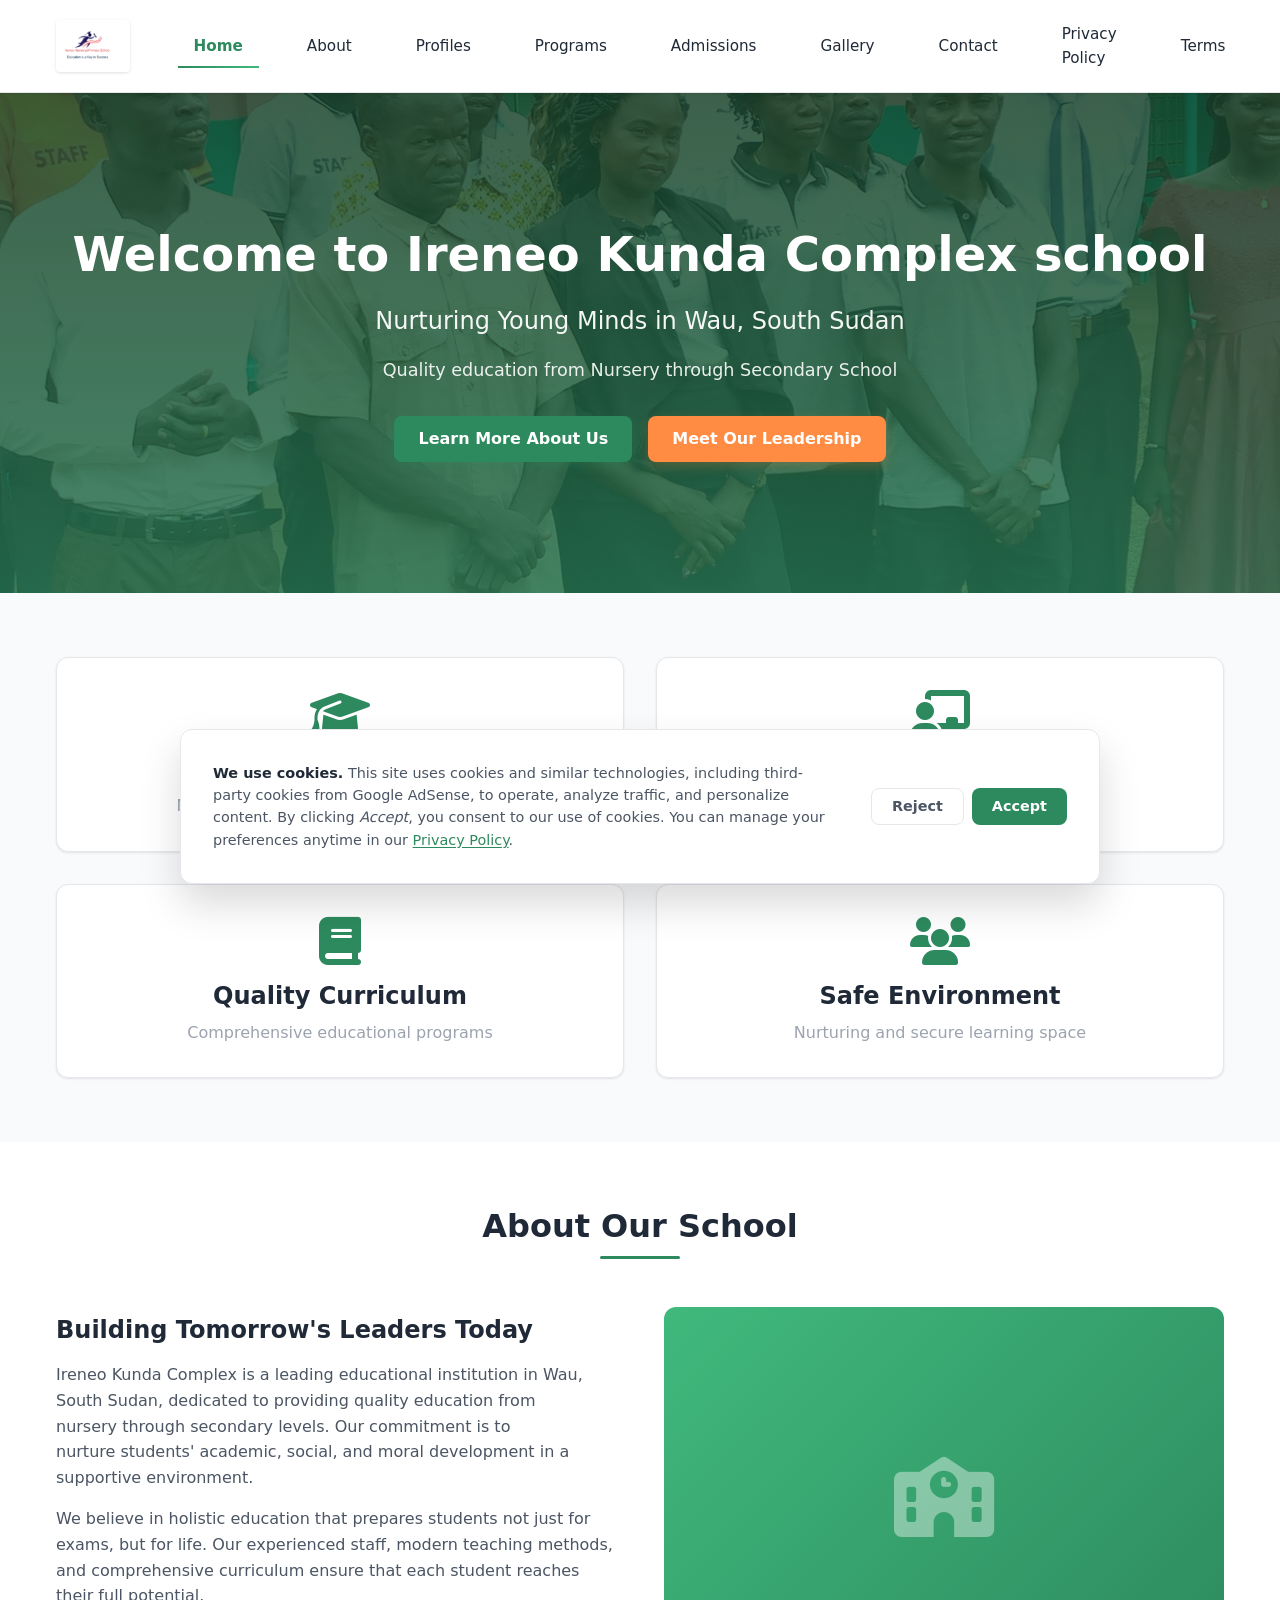
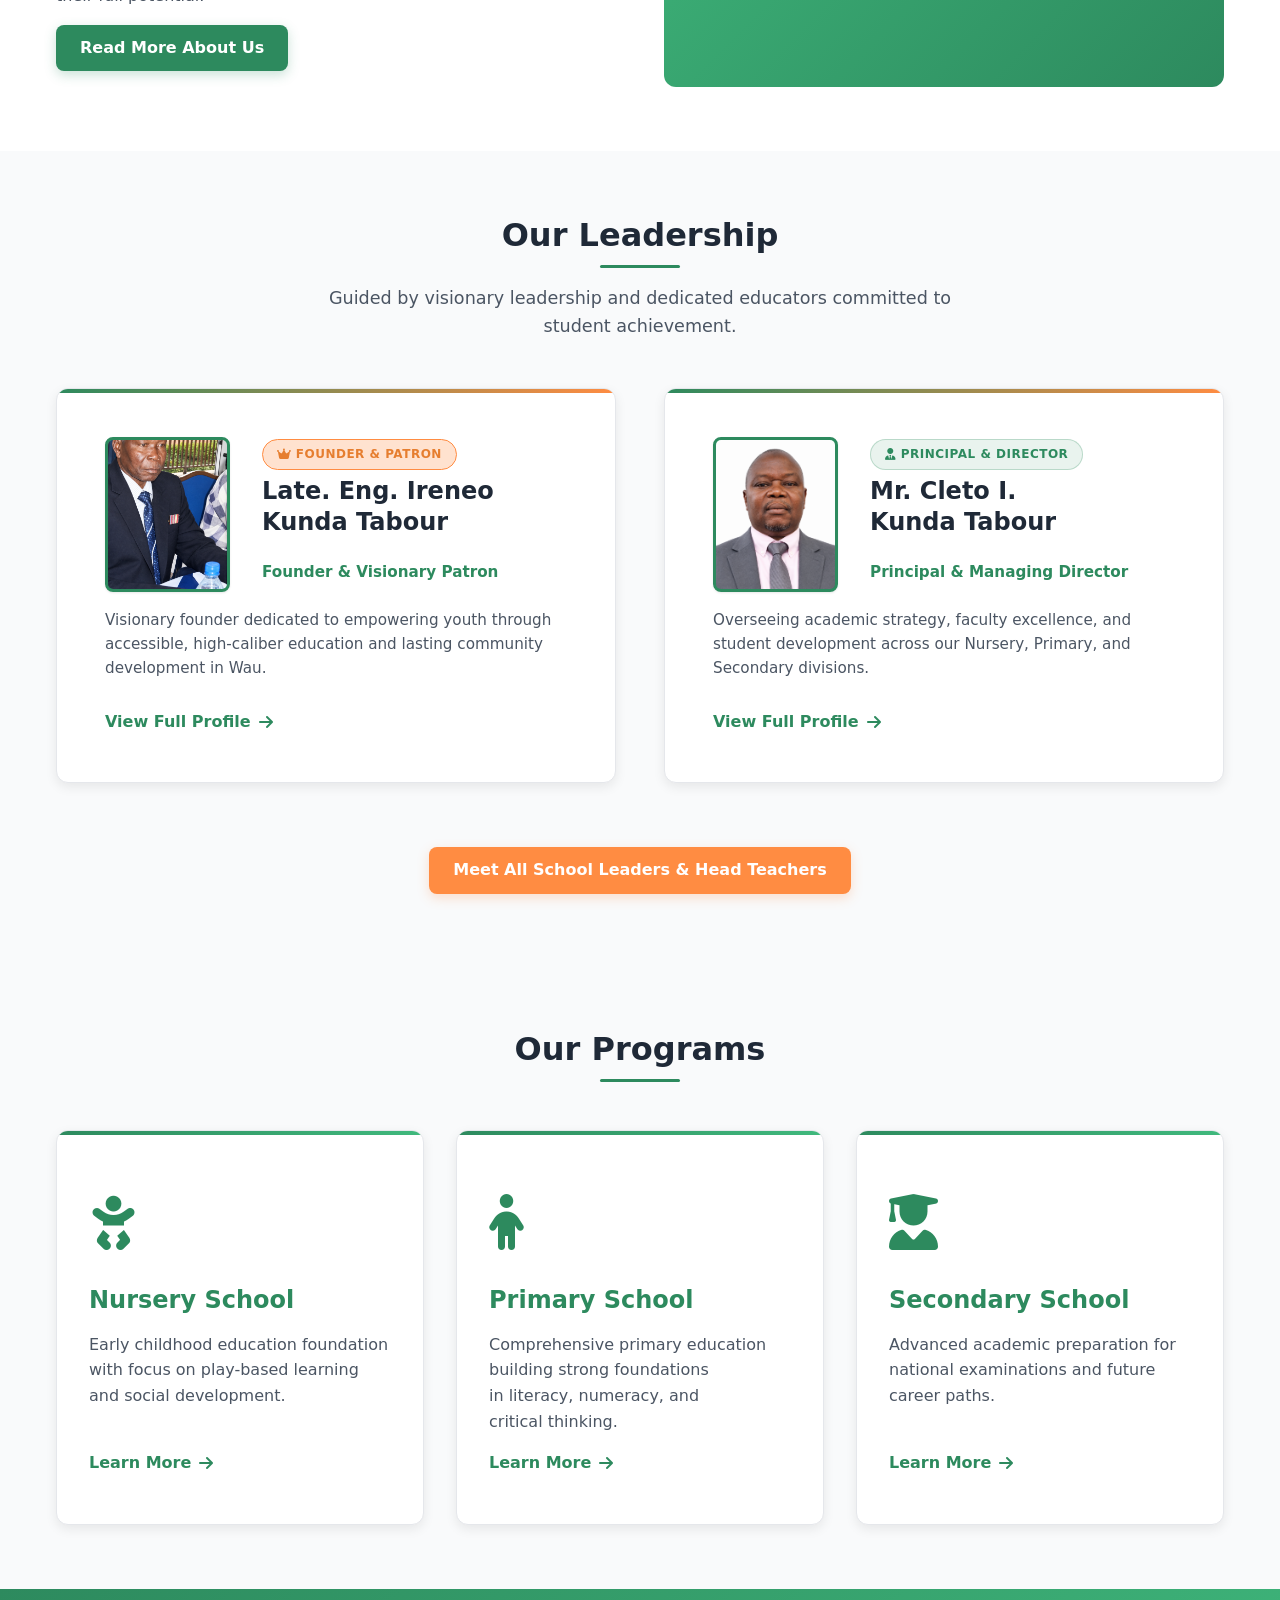
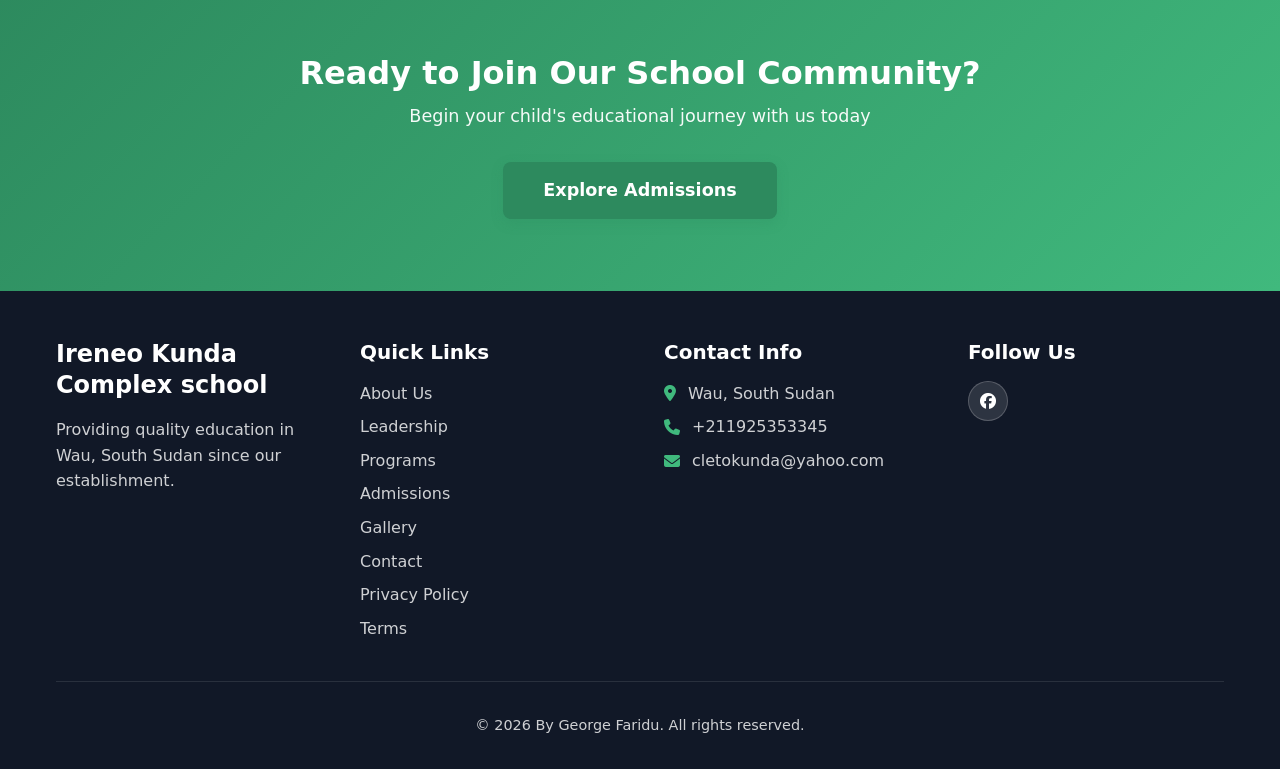
==== commit 30ab92bd: "Add legal pages, cookie banner, ads.txt, and update navigation Co-Authored-By: Claude Code <noreply@" ====
--- a/index.html
+++ b/index.html
@@ -30,6 +30,8 @@
                     <li><a href="admissions.html">Admissions</a></li>
                     <li><a href="gallery.html">Gallery</a></li>
                     <li><a href="contact.html">Contact</a></li>
+                    <li><a href="privacy-policy.html">Privacy Policy</a></li>
+                    <li><a href="terms.html">Terms</a></li>
                 </ul>
             </div>
         </div>
@@ -211,6 +213,8 @@
                         <li><a href="admissions.html">Admissions</a></li>
                         <li><a href="gallery.html">Gallery</a></li>
                         <li><a href="contact.html">Contact</a></li>
+                        <li><a href="privacy-policy.html">Privacy Policy</a></li>
+                    <li><a href="terms.html">Terms</a></li>
                     </ul>
                 </div>
                 <div class="footer-col">
@@ -235,5 +239,6 @@
     </footer>
 
     <script src="js/main.js"></script>
+    <script src="js/cookie-banner.js"></script>
 </body>
 </html>
--- a/css/style.css
+++ b/css/style.css
@@ -2218,3 +2218,134 @@
         grid-template-columns: 1fr;
     }
 }
+
+/* ==========================================
+   15. COOKIE CONSENT BANNER
+   ========================================== */
+.cookie-banner {
+    position: fixed;
+    left: var(--spacing-sm);
+    right: var(--spacing-sm);
+    bottom: var(--spacing-sm);
+    z-index: 9999;
+    background-color: var(--bg-white);
+    color: var(--text-dark);
+    border: 1px solid var(--border-color);
+    border-radius: var(--radius-lg);
+    box-shadow: var(--shadow-xl);
+    font-size: 0.9rem;
+    line-height: 1.55;
+    opacity: 0;
+    transform: translateY(20px);
+    transition: opacity 350ms ease, transform 350ms ease;
+    max-width: 920px;
+    margin: 0 auto;
+}
+
+.cookie-banner-visible {
+    opacity: 1;
+    transform: translateY(0);
+}
+
+.cookie-banner-inner {
+    display: flex;
+    align-items: center;
+    gap: var(--spacing-md);
+    padding: var(--spacing-md);
+    flex-wrap: wrap;
+}
+
+.cookie-banner-text {
+    flex: 1 1 320px;
+    min-width: 0;
+}
+
+.cookie-banner-text p {
+    margin: 0;
+    color: var(--text-light);
+}
+
+.cookie-banner-text strong {
+    color: var(--text-dark);
+}
+
+.cookie-banner-text a {
+    color: var(--primary-color);
+    text-decoration: underline;
+    text-underline-offset: 2px;
+}
+
+.cookie-banner-text a:hover {
+    color: var(--primary-dark);
+}
+
+.cookie-banner-actions {
+    display: flex;
+    gap: var(--spacing-xs);
+    flex: 0 0 auto;
+    margin-left: auto;
+}
+
+.cookie-btn {
+    appearance: none;
+    border: none;
+    cursor: pointer;
+    font-family: inherit;
+    font-size: 0.9rem;
+    font-weight: 600;
+    padding: 0.6rem 1.25rem;
+    border-radius: var(--radius-md);
+    transition: var(--transition-fast);
+    white-space: nowrap;
+}
+
+.cookie-btn:focus-visible {
+    outline: 2px solid var(--primary-color);
+    outline-offset: 2px;
+}
+
+.cookie-btn-primary {
+    background-color: var(--primary-color);
+    color: #ffffff;
+}
+
+.cookie-btn-primary:hover {
+    background-color: var(--primary-dark);
+}
+
+.cookie-btn-secondary {
+    background-color: transparent;
+    color: var(--text-light);
+    border: 1px solid var(--border-color);
+}
+
+.cookie-btn-secondary:hover {
+    background-color: var(--bg-light);
+    color: var(--text-dark);
+}
+
+@media (max-width: 600px) {
+    .cookie-banner {
+        left: 0;
+        right: 0;
+        bottom: 0;
+        border-radius: var(--radius-lg) var(--radius-lg) 0 0;
+        max-width: 100%;
+    }
+
+    .cookie-banner-inner {
+        flex-direction: column;
+        align-items: stretch;
+    }
+
+    .cookie-banner-actions {
+        width: 100%;
+        margin-left: 0;
+        justify-content: stretch;
+    }
+
+    .cookie-btn {
+        flex: 1;
+        text-align: center;
+    }
+}
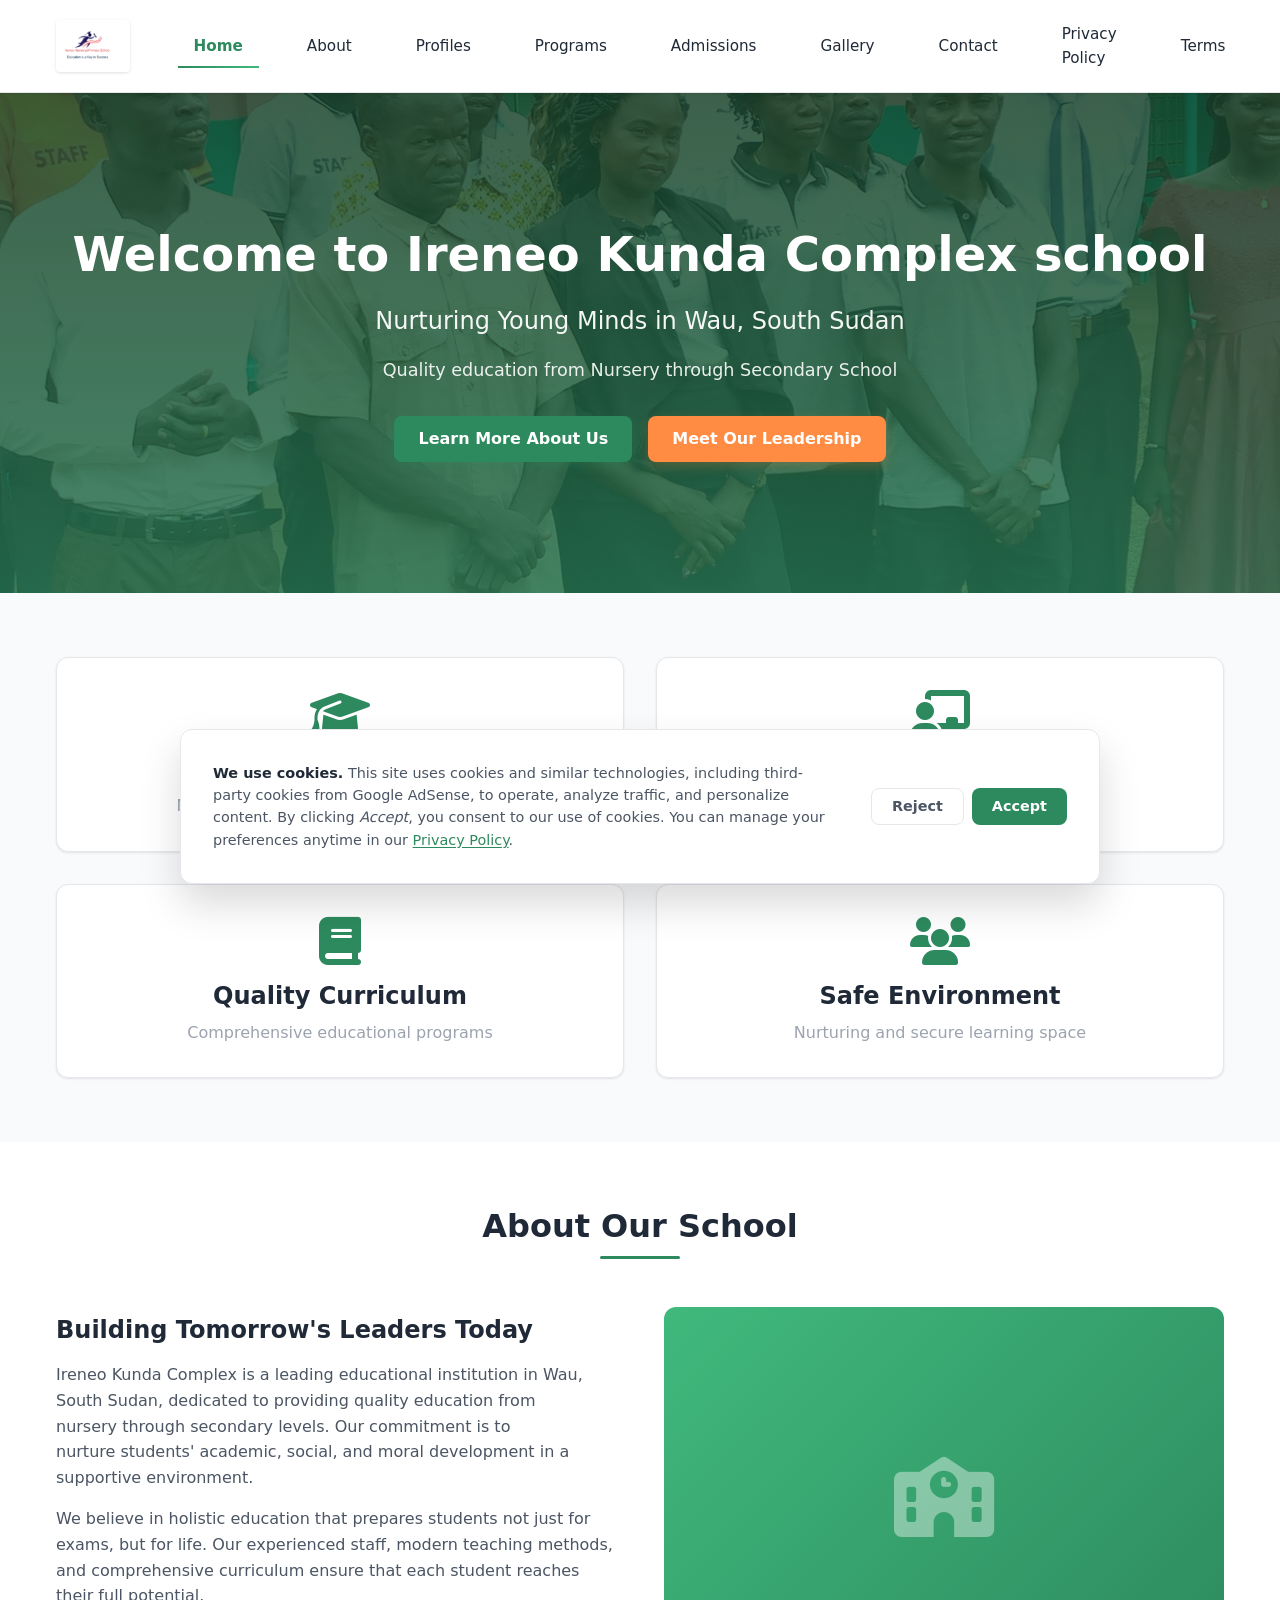
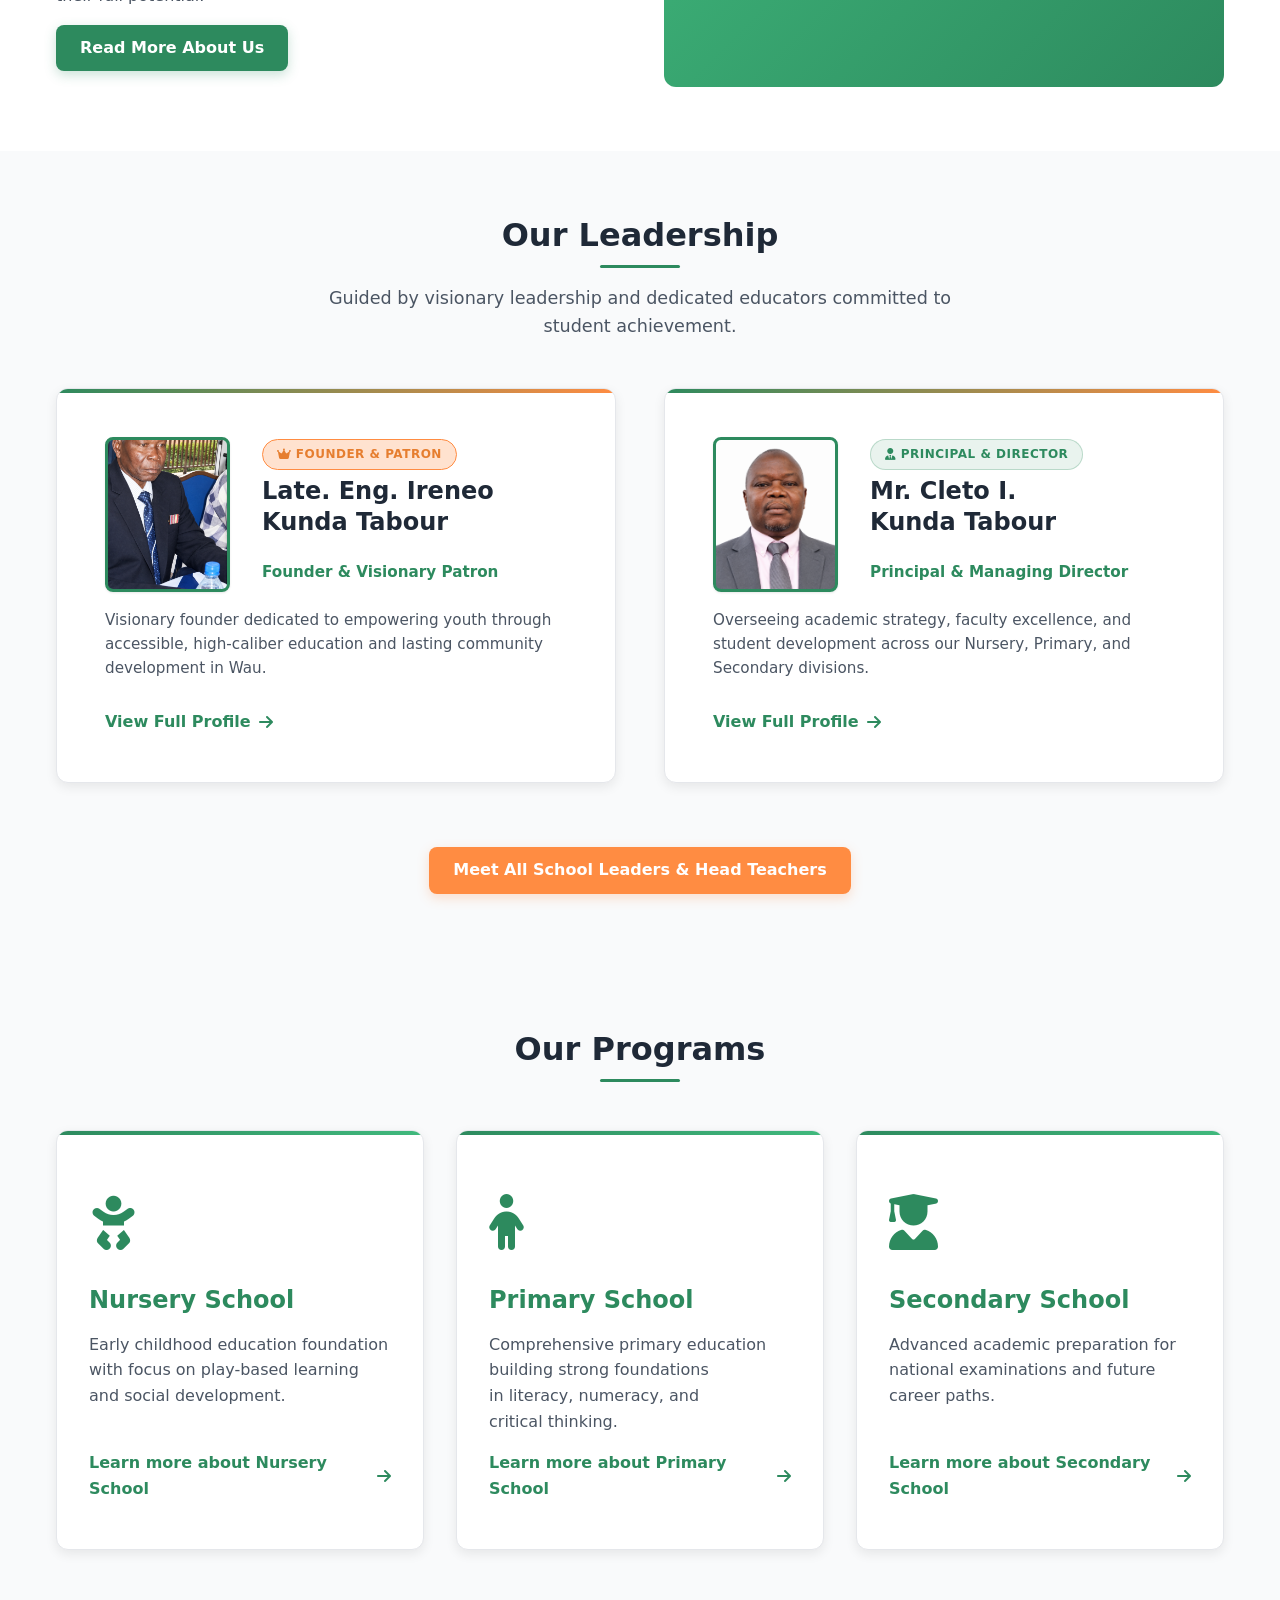
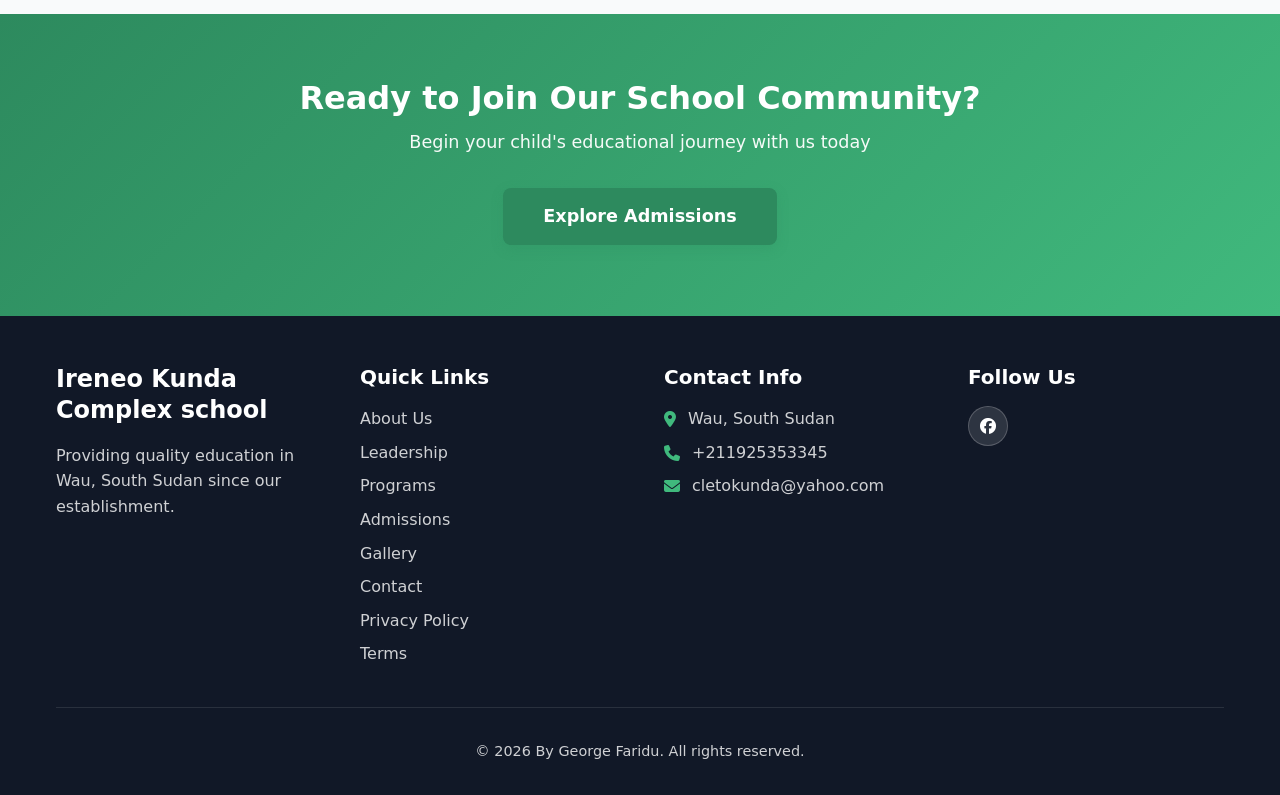
==== commit 6a2a7224: "Fix non-descriptive link text on homepage program cards (SEO accessibility)" ====
--- a/index.html
+++ b/index.html
@@ -6,6 +6,22 @@
     <meta name="theme-color" content="#2d8a5e">
     <meta name="description" content="Ireneo Kunda Complex school - Primary, Secondary and Nursery School in Wau, South Sudan">
     <title>Ireneo Kunda Complex school - Home</title>
+    <meta name="robots" content="index, follow">
+    <meta name="author" content="Ireneo Kunda Complex school">
+    <link rel="canonical" href="https://ireneokundaschool.site/">
+    <link rel="icon" type="image/png" href="images/logo/logo.png">
+    <meta name="google-site-verification" content="GKEe_OxaUqNQoQ4OQjw7r3AsDTS3BZSKoAs1N0YMtJU">
+    <meta property="og:type" content="website">
+    <meta property="og:title" content="Ireneo Kunda Complex school - Wau, South Sudan">
+    <meta property="og:description" content="Quality education from Nursery through Secondary School in Wau, South Sudan. Inspiring young minds and building tomorrow's leaders.">
+    <meta property="og:url" content="https://ireneokundaschool.site/">
+    <meta property="og:image" content="https://ireneokundaschool.site/images/logo/logo.png">
+    <meta property="og:locale" content="en_SS">
+    <meta property="og:site_name" content="Ireneo Kunda Complex school">
+    <meta name="twitter:card" content="summary_large_image">
+    <meta name="twitter:title" content="Ireneo Kunda Complex school - Wau, South Sudan">
+    <meta name="twitter:description" content="Quality education from Nursery through Secondary School in Wau, South Sudan.">
+    <meta name="twitter:image" content="https://ireneokundaschool.site/images/logo/logo.png">
     <link rel="stylesheet" href="css/style.css">
     <link rel="stylesheet" href="https://cdnjs.cloudflare.com/ajax/libs/font-awesome/6.4.0/css/all.min.css">
 </head>
@@ -165,7 +181,7 @@
                     </div>
                     <h3>Nursery School</h3>
                     <p>Early childhood education foundation with focus on play-based learning and social development.</p>
-                    <a href="programs.html#nursery" class="btn-link">Learn More <i class="fas fa-arrow-right" aria-hidden="true"></i></a>
+                    <a href="programs.html#nursery" class="btn-link" aria-label="Learn more about the Nursery School program">Learn more about Nursery School <i class="fas fa-arrow-right" aria-hidden="true"></i></a>
                 </div>
                 <div class="program-card">
                     <div class="program-icon">
@@ -173,7 +189,7 @@
                     </div>
                     <h3>Primary School</h3>
                     <p>Comprehensive primary education building strong foundations in literacy, numeracy, and critical thinking.</p>
-                    <a href="programs.html#primary" class="btn-link">Learn More <i class="fas fa-arrow-right" aria-hidden="true"></i></a>
+                    <a href="programs.html#primary" class="btn-link" aria-label="Learn more about the Primary School program">Learn more about Primary School <i class="fas fa-arrow-right" aria-hidden="true"></i></a>
                 </div>
                 <div class="program-card">
                     <div class="program-icon">
@@ -181,7 +197,7 @@
                     </div>
                     <h3>Secondary School</h3>
                     <p>Advanced academic preparation for national examinations and future career paths.</p>
-                    <a href="programs.html#secondary" class="btn-link">Learn More <i class="fas fa-arrow-right" aria-hidden="true"></i></a>
+                    <a href="programs.html#secondary" class="btn-link" aria-label="Learn more about the Secondary School program">Learn more about Secondary School <i class="fas fa-arrow-right" aria-hidden="true"></i></a>
                 </div>
             </div>
         </div>
--- a/css/style.css
+++ b/css/style.css
@@ -2349,3 +2349,13 @@
         text-align: center;
     }
 }
+
+/* ==========================================
+   16. HIDDEN PLATFORM UI
+   ========================================== */
+/* Hide the "Created by MiniMax Agent" floating badge injected by the hosting platform.
+   Not part of our source — purely a host-injected element. */
+#minimax-floating-ball,
+[class*="minimax-"] {
+    display: none !important;
+}
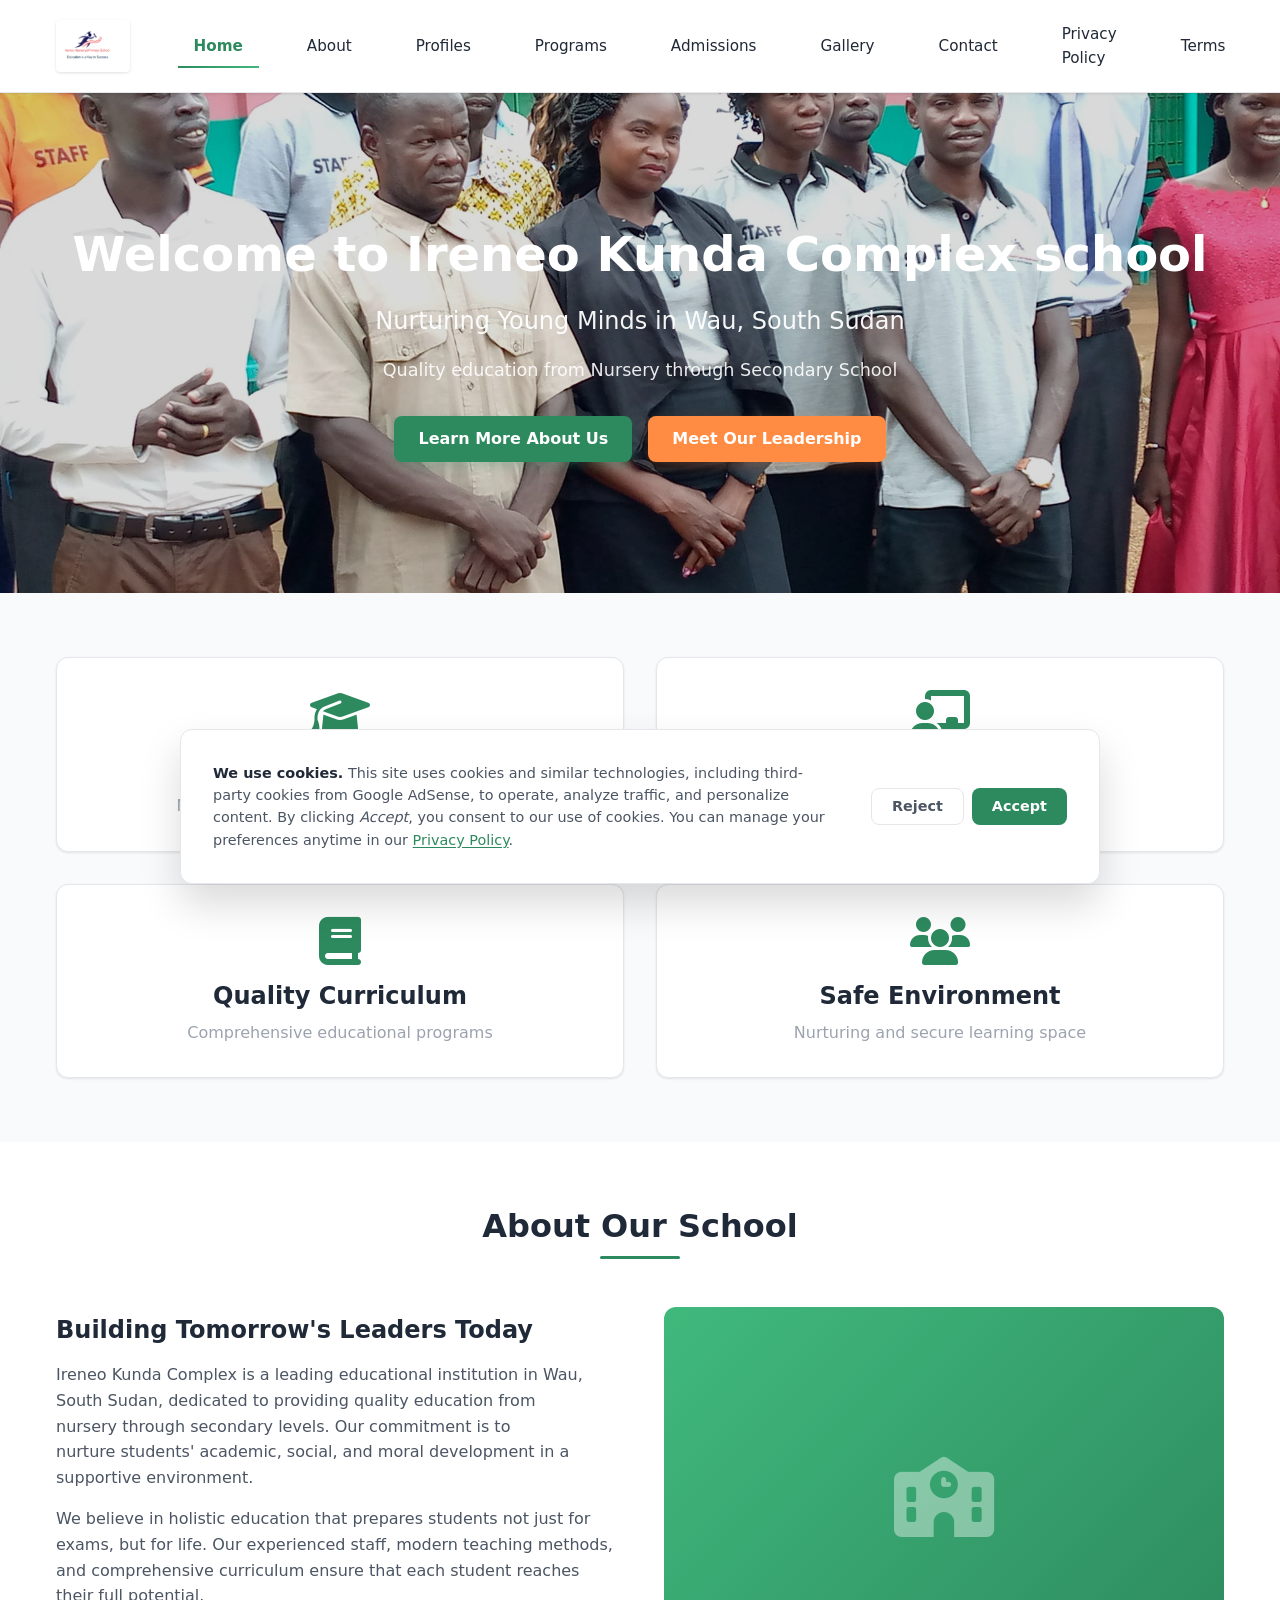
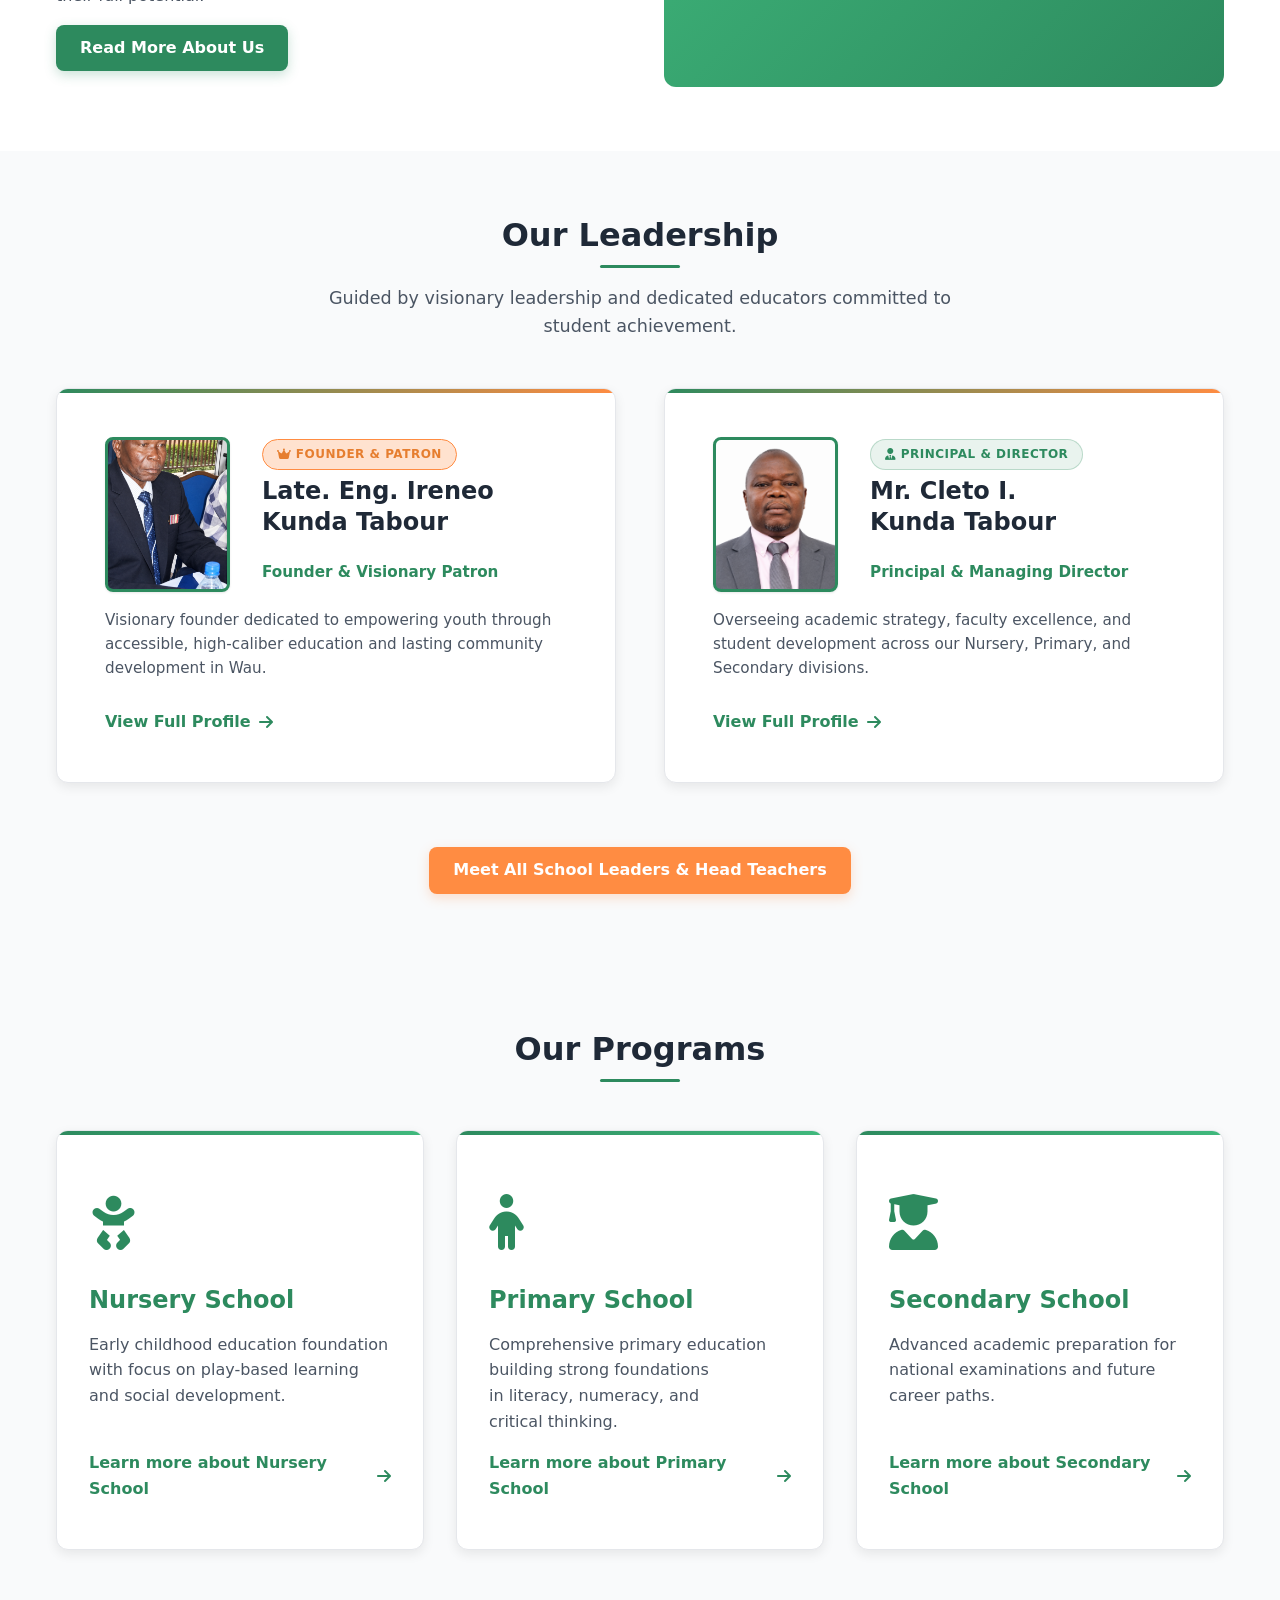
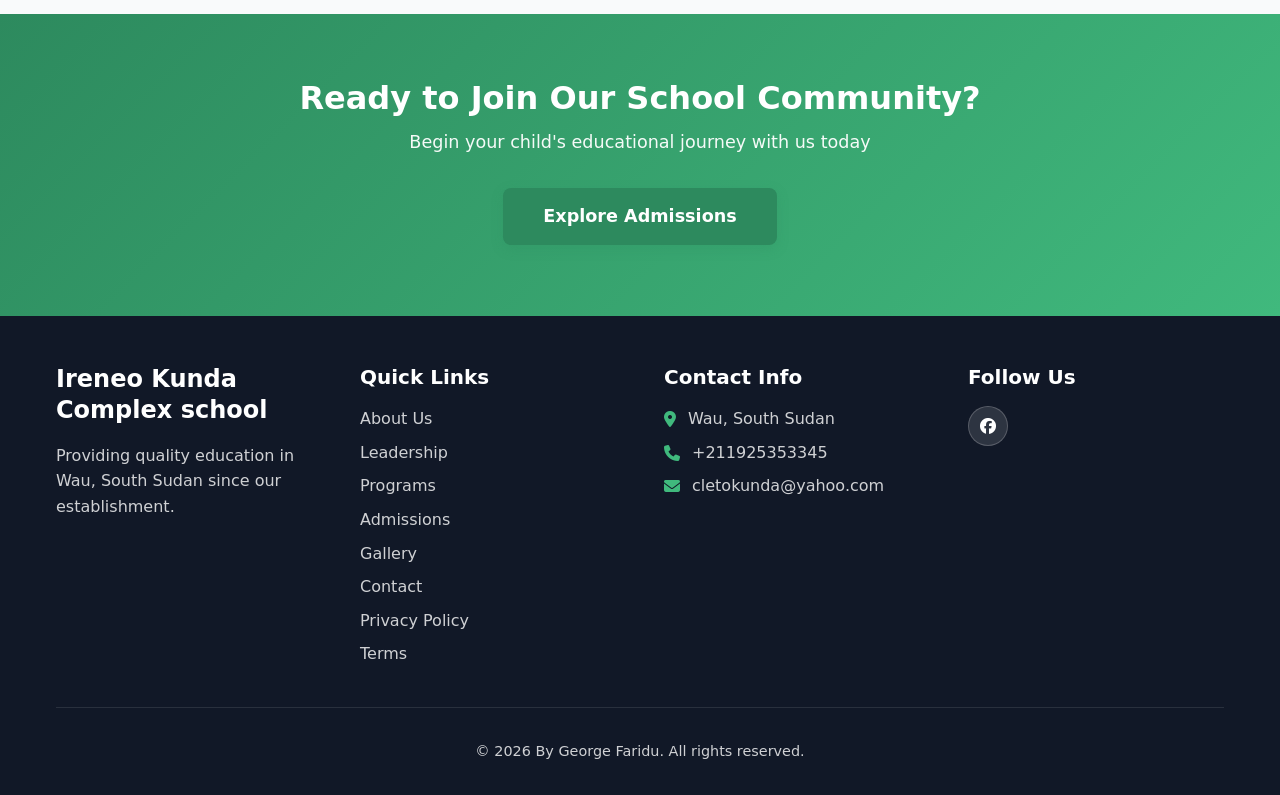
==== commit a88e0112: "Optimize LCP: hero as discoverable img with fetchpriority=high and preload" ====
--- a/index.html
+++ b/index.html
@@ -11,6 +11,9 @@
     <link rel="canonical" href="https://ireneokundaschool.site/">
     <link rel="icon" type="image/png" href="images/logo/logo.png">
     <meta name="google-site-verification" content="GKEe_OxaUqNQoQ4OQjw7r3AsDTS3BZSKoAs1N0YMtJU">
+
+    <!-- Preload the LCP hero image so it starts loading in parallel with CSS (Core Web Vitals) -->
+    <link rel="preload" as="image" href="images/gallery/hero-students.jpeg" fetchpriority="high">
     <meta property="og:type" content="website">
     <meta property="og:title" content="Ireneo Kunda Complex school - Wau, South Sudan">
     <meta property="og:description" content="Quality education from Nursery through Secondary School in Wau, South Sudan. Inspiring young minds and building tomorrow's leaders.">
@@ -55,7 +58,16 @@
 
     <!-- Hero Section -->
     <section class="hero">
-        <div class="hero-overlay"></div>
+        <!-- LCP image: discoverable from HTML + fetchpriority=high + eager load (no lazy) -->
+        <img class="hero-image"
+             src="images/gallery/hero-students.jpeg"
+             alt="Students at Ireneo Kunda Complex school, Wau, South Sudan"
+             width="1920"
+             height="1080"
+             fetchpriority="high"
+             loading="eager"
+             decoding="async">
+        <div class="hero-overlay" aria-hidden="true"></div>
         <div class="container hero-content">
             <h1 class="hero-title">Welcome to Ireneo Kunda Complex school</h1>
             <p class="hero-subtitle">Nurturing Young Minds in Wau, South Sudan</p>
--- a/css/style.css
+++ b/css/style.css
@@ -453,13 +453,25 @@
    ========================================== */
 .hero {
     position: relative;
-    background: linear-gradient(rgba(26, 77, 46, 0.8), rgba(45, 138, 94, 0.82)), url('../images/gallery/hero-students.jpeg') center/cover no-repeat;
+    background: linear-gradient(rgba(26, 77, 46, 0.8), rgba(45, 138, 94, 0.82));
     color: #ffffff;
     padding: var(--spacing-xl) 0;
     min-height: 500px;
     display: flex;
     align-items: center;
     overflow: hidden;
+}
+
+/* LCP image is rendered via <img class="hero-image"> in the HTML (discoverable + fetchpriority=high). */
+.hero-image {
+    position: absolute;
+    inset: 0;
+    width: 100%;
+    height: 100%;
+    object-fit: cover;
+    object-position: center;
+    z-index: 0;
+    display: block;
 }
 
 .hero-overlay {
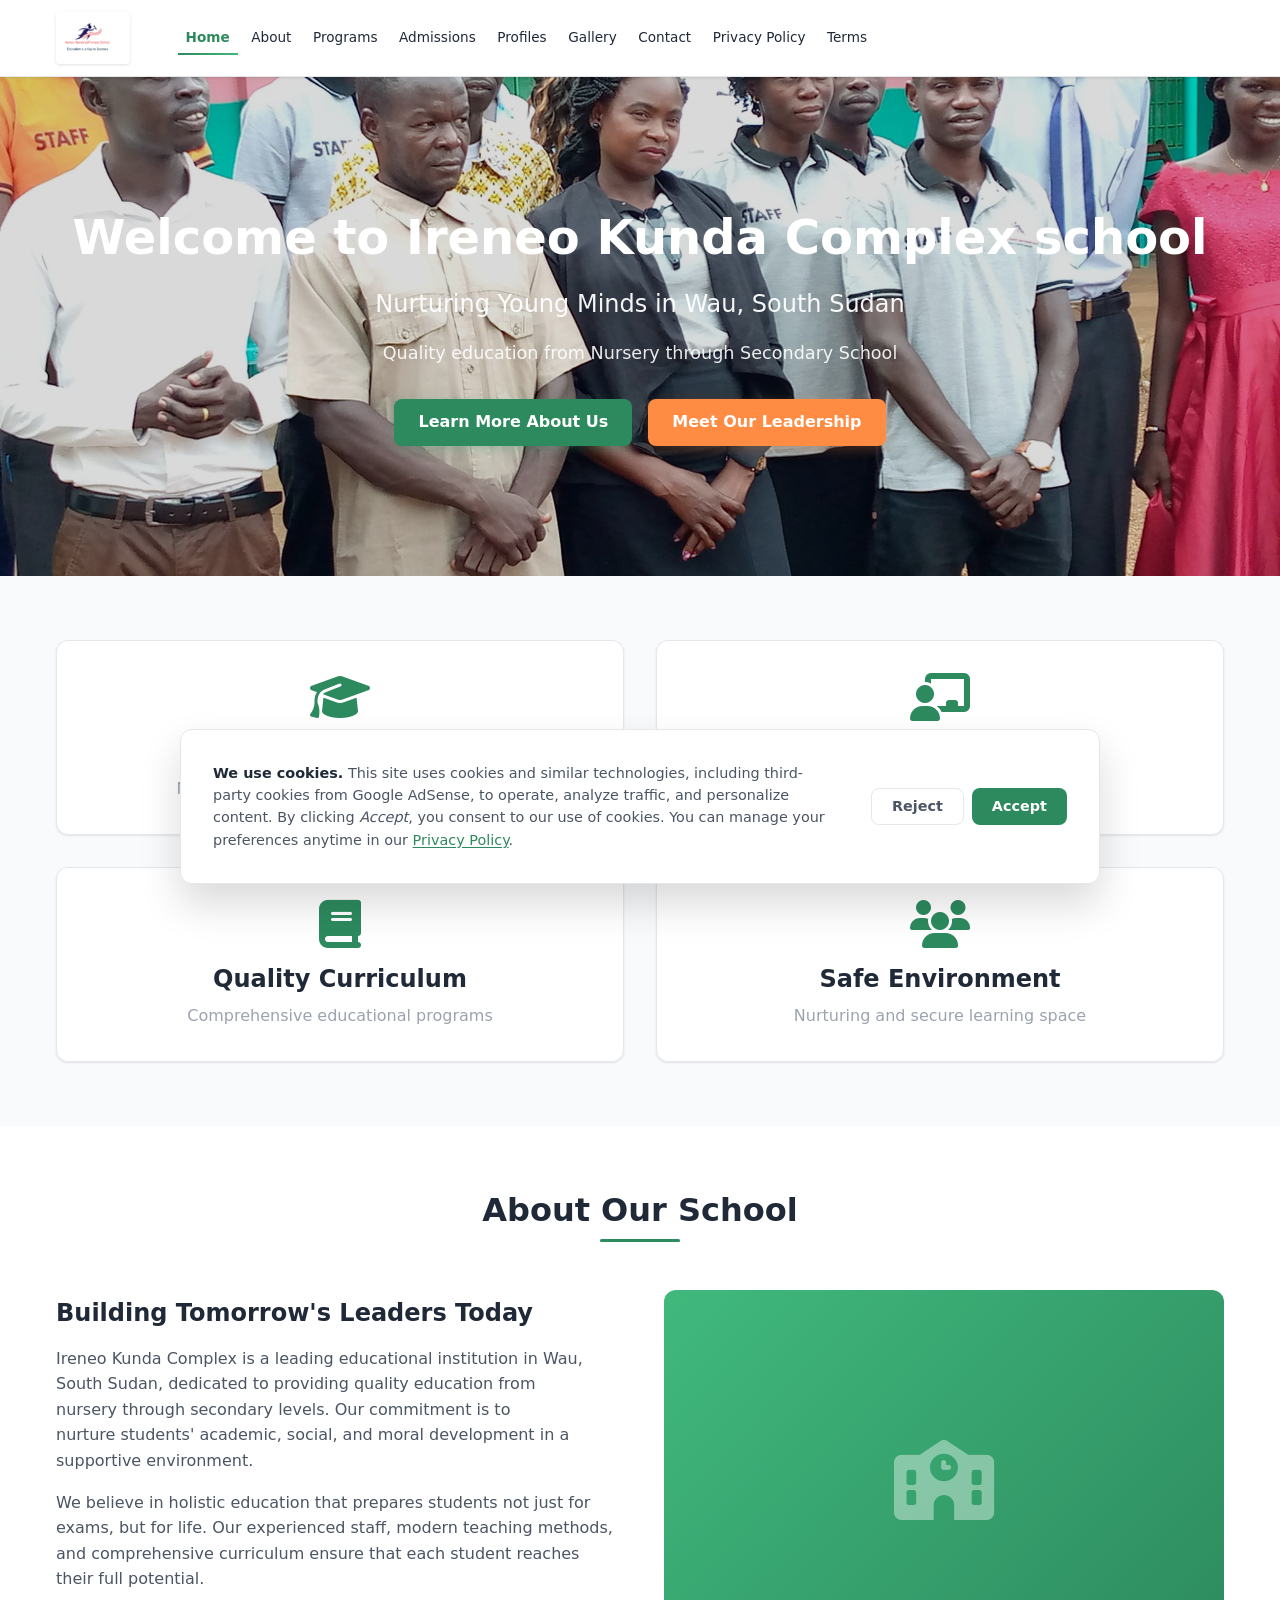
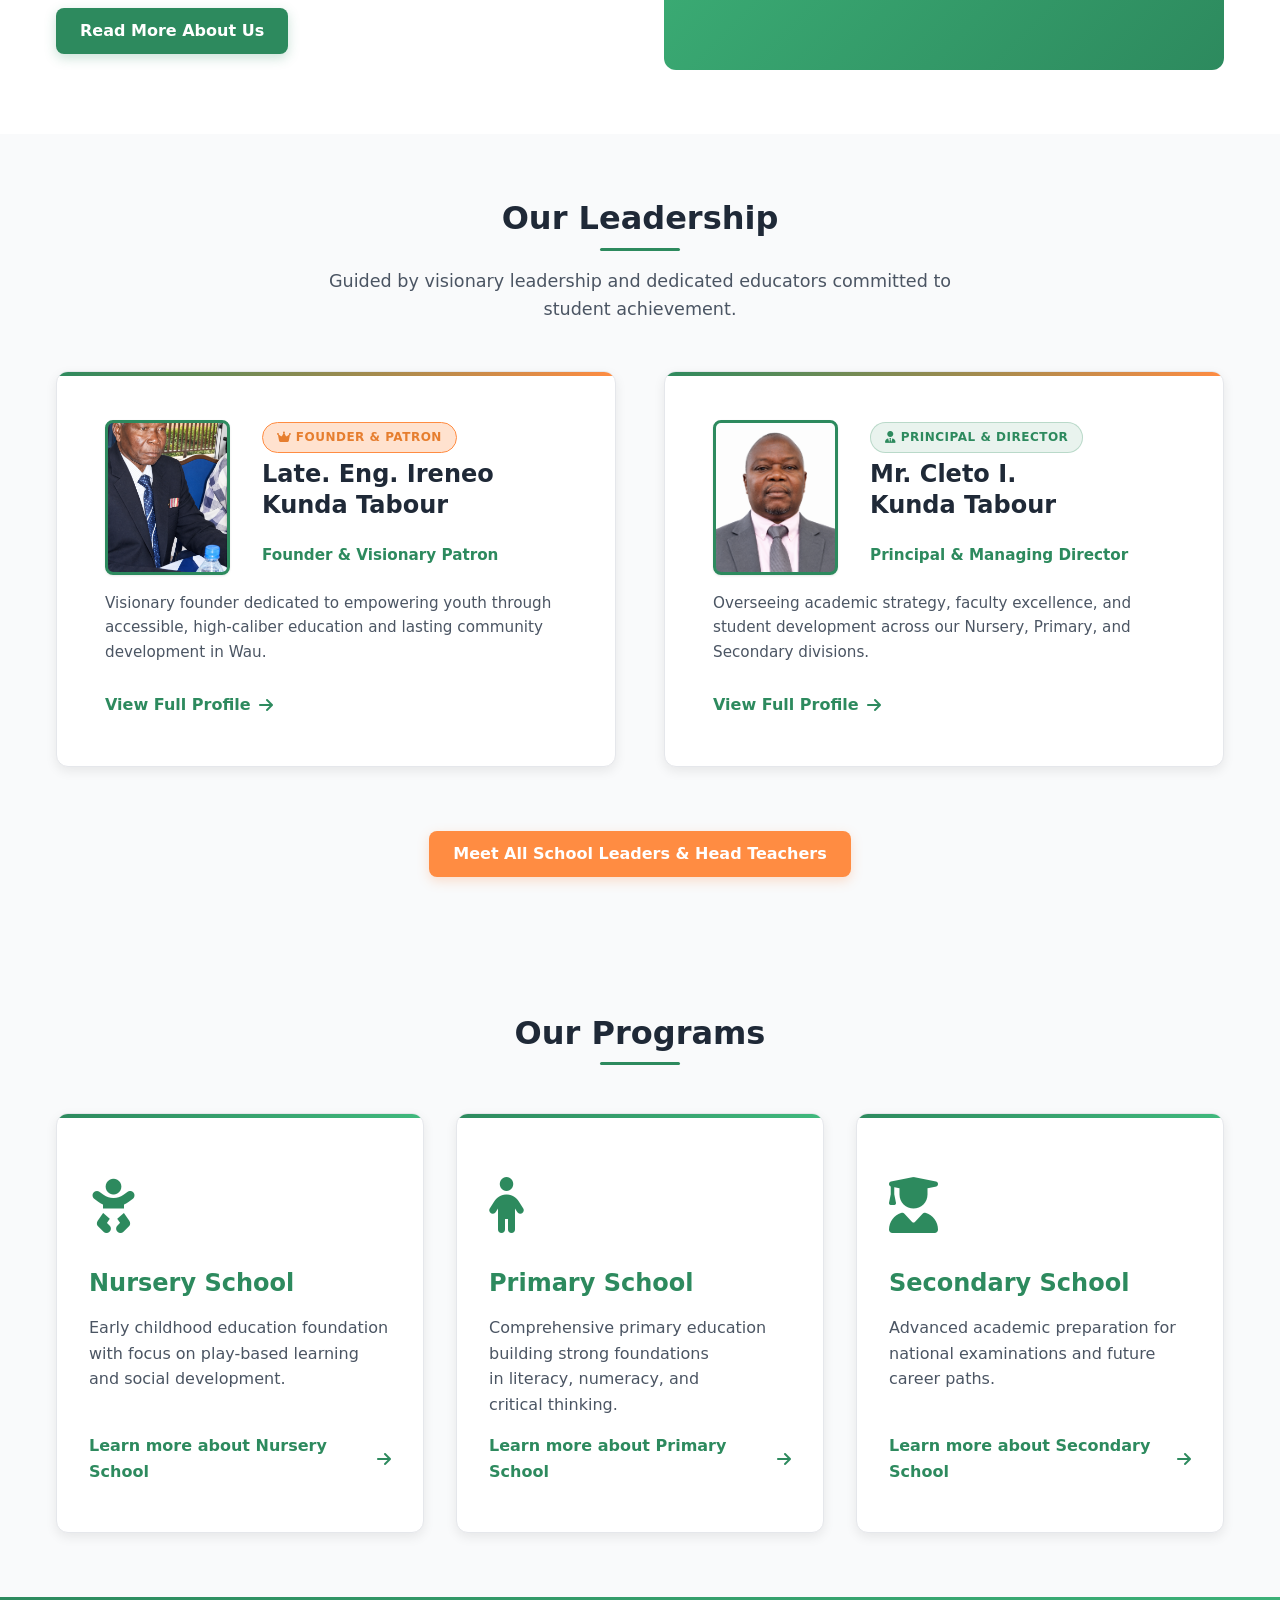
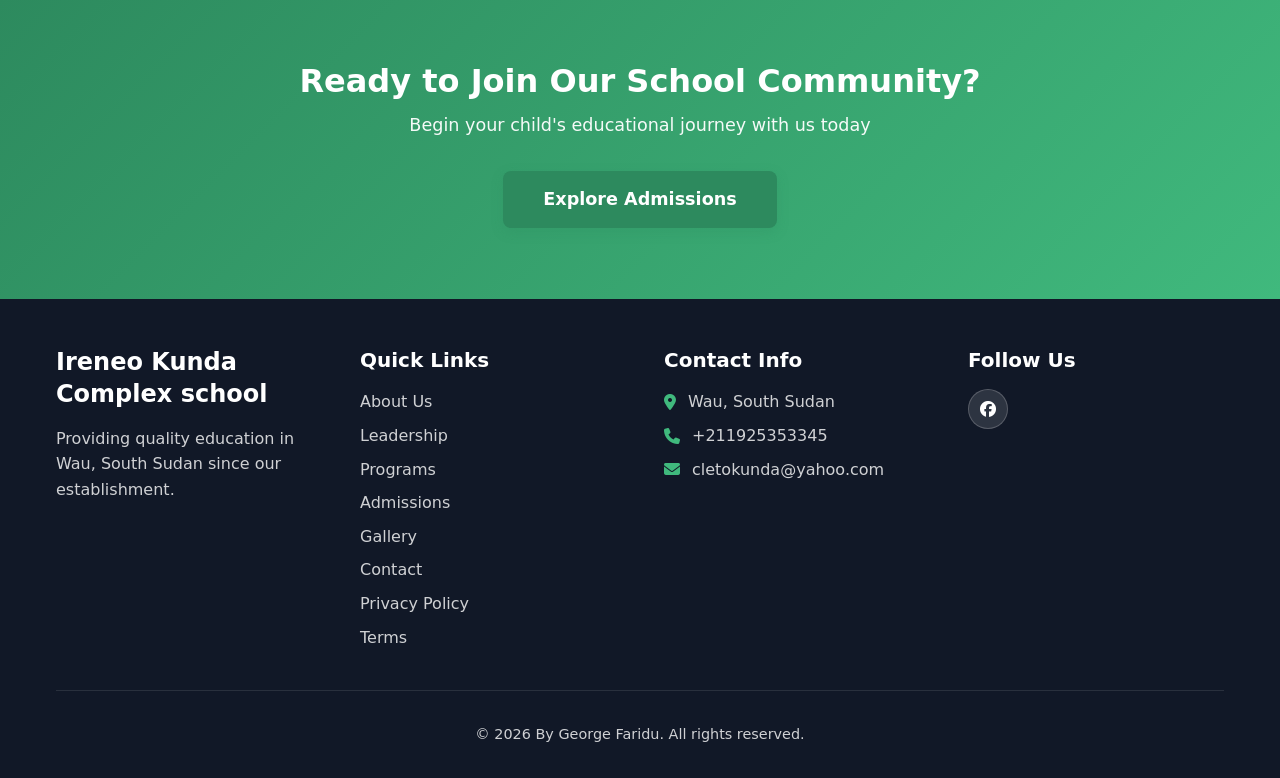
==== commit 34cb8c13: "Rearrange navbar items, fix fixed top navbar position, and optimize link spacing to prevent cut-off " ====
--- a/index.html
+++ b/index.html
@@ -44,9 +44,9 @@
                 <ul class="nav-menu" id="nav-menu">
                     <li><a href="index.html" class="active">Home</a></li>
                     <li><a href="about.html">About</a></li>
-                    <li><a href="profile.html">Profiles</a></li>
                     <li><a href="programs.html">Programs</a></li>
                     <li><a href="admissions.html">Admissions</a></li>
+                    <li><a href="profile.html">Profiles</a></li>
                     <li><a href="gallery.html">Gallery</a></li>
                     <li><a href="contact.html">Contact</a></li>
                     <li><a href="privacy-policy.html">Privacy Policy</a></li>
--- a/css/style.css
+++ b/css/style.css
@@ -133,6 +133,7 @@
     line-height: 1.6;
     font-size: 16px;
     -webkit-font-smoothing: antialiased;
+    padding-top: 76px;
 }
 
 :focus-visible {
@@ -319,8 +320,10 @@
 .navbar {
     background-color: var(--bg-white);
     box-shadow: var(--shadow-sm);
-    position: sticky;
+    position: fixed;
     top: 0;
+    left: 0;
+    width: 100%;
     z-index: 1000;
     transition: var(--transition-normal);
     border-bottom: 1px solid var(--border-color);
@@ -363,7 +366,7 @@
 
 .nav-menu {
     display: flex;
-    gap: var(--spacing-md);
+    gap: 0.35rem;
     align-items: center;
     flex: 1;
 }
@@ -375,12 +378,13 @@
 .nav-menu a {
     color: var(--text-dark);
     font-weight: 500;
-    padding: 0.6rem 1rem;
+    padding: 0.4rem 0.5rem;
     border-radius: var(--radius-sm);
     transition: var(--transition-fast);
     position: relative;
     display: block;
-    font-size: 0.95rem;
+    font-size: 0.85rem;
+    white-space: nowrap;
 }
 
 .nav-menu a::after {
@@ -2087,7 +2091,7 @@
 
     .nav-menu {
         position: fixed;
-        top: 65px;
+        top: 68px;
         left: -100%;
         width: 100%;
         background-color: var(--bg-white);
